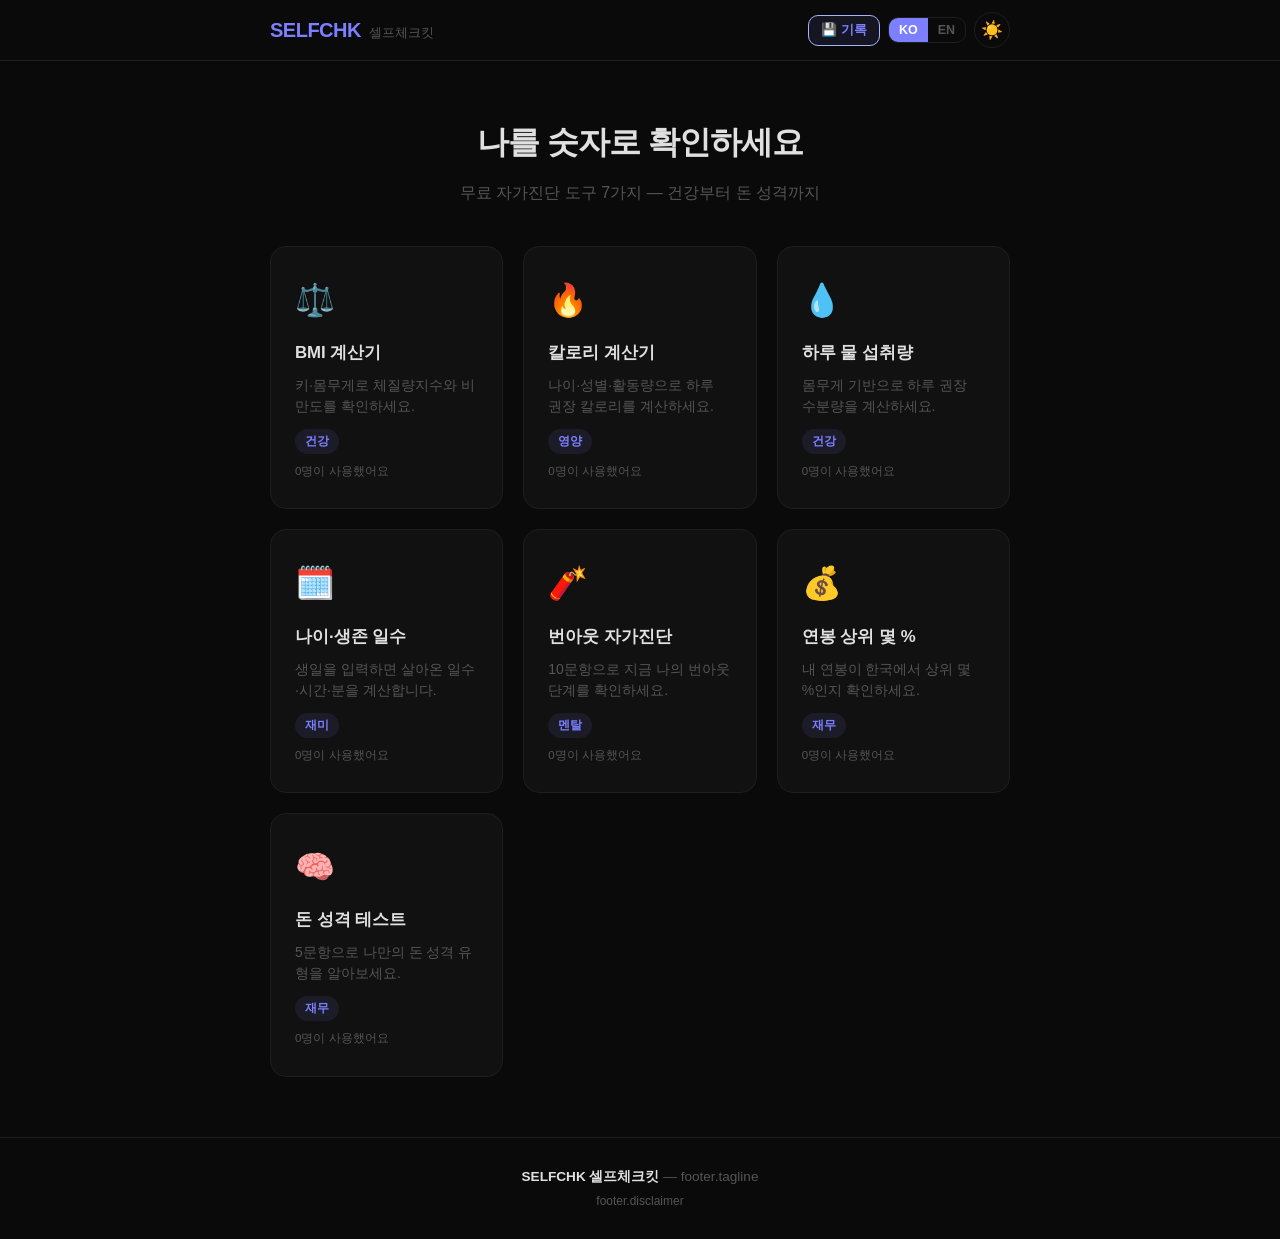
==== index.html @ 1488b057 "Remove image save feature and button Co-Authored-By: Claude Sonnet 4.6 <noreply@anthropic.com>" ====
<!doctype html>
<html lang="ko" data-theme="dark">
<head>
  <meta charset="UTF-8" />
  <meta name="viewport" content="width=device-width, initial-scale=1.0" />
  <title>셀프체크킷 (SELFCHK) — 무료 자가진단 도구 모음</title>
  <meta name="description" content="BMI, 칼로리, 물 섭취량, 나이·생존일수, 번아웃, 연봉 상위%, 돈 성격 — 무료로 나를 체크해보세요.">
  <link href="style.css" rel="stylesheet">
</head>
<body>

  <!-- ─── 헤더 ─── -->
  <header class="site-header">
    <div class="container">
      <div class="logo" onclick="showHome()">
        <span class="logo-main">SELFCHK</span>
        <span class="logo-sub">셀프체크킷</span>
      </div>
      <nav class="breadcrumb" id="breadcrumb" style="display:none;">
        <span onclick="showHome()" data-i18n="nav.home">홈</span>
        <span class="sep">›</span>
        <span id="breadcrumb-title"></span>
      </nav>
      <div class="header-actions">
        <button class="btn-history" onclick="showHistory()" title="기록 보기">
          <span data-i18n="nav.history">💾 기록</span>
        </button>
        <div class="lang-toggle">
          <button id="lang-ko" class="lang-btn active" onclick="setLang('ko')">KO</button>
          <button id="lang-en" class="lang-btn" onclick="setLang('en')">EN</button>
        </div>
        <button class="theme-toggle" id="theme-toggle" onclick="toggleTheme()" title="다크/라이트 모드">🌙</button>
      </div>
    </div>
  </header>

  <!-- ─── 토스트 알림 ─── -->
  <div id="toast" class="toast"></div>

  <!-- ─── 공유 결과 오버레이 ─── -->
  <div id="share-overlay" class="share-overlay" style="display:none;">
    <div class="share-overlay-box">
      <div class="share-overlay-close" onclick="closeShareOverlay()">✕</div>
      <p class="share-overlay-label" data-i18n="share.shared_result">공유된 결과</p>
      <div id="share-overlay-icon" class="share-result-icon"></div>
      <div id="share-overlay-value" class="share-result-value"></div>
      <div id="share-overlay-label" class="share-result-label"></div>
      <button class="btn-primary" style="margin-top:20px;" onclick="closeShareOverlay()" data-i18n="share.try_myself">나도 해보기</button>
    </div>
  </div>

  <!-- ─── 히스토리 페이지 ─── -->
  <section id="history-page" class="tool-section container" style="display:none;">
    <div class="tool-header">
      <div class="tool-icon-lg">📋</div>
      <h1 data-i18n="history.title">내 기록</h1>
      <p data-i18n="history.subtitle">저장된 결과를 날짜별로 확인하세요.</p>
    </div>
    <div id="history-toolbar" class="history-toolbar"></div>
    <div id="history-list"></div>
  </section>

  <!-- ─── 홈 ─── -->
  <main id="home" class="container">
    <div class="hero">
      <h1 data-i18n="home.headline">나를 숫자로 확인하세요</h1>
      <p data-i18n="home.subheadline">무료 자가진단 도구 7가지 — 건강부터 돈 성격까지</p>
    </div>
    <div class="tool-grid">

      <div class="tool-card" onclick="showTool('bmi')">
        <div class="tool-icon">⚖️</div>
        <h2 data-i18n="tool.bmi.name">BMI 계산기</h2>
        <p data-i18n="tool.bmi.desc">키·몸무게로 체질량지수와 비만도를 확인하세요.</p>
        <span class="tool-tag" data-i18n="tag.health">건강</span>
        <div class="tool-usage" id="usage-bmi"></div>
      </div>

      <div class="tool-card" onclick="showTool('calorie')">
        <div class="tool-icon">🔥</div>
        <h2 data-i18n="tool.calorie.name">칼로리 계산기</h2>
        <p data-i18n="tool.calorie.desc">나이·성별·활동량으로 하루 권장 칼로리를 계산하세요.</p>
        <span class="tool-tag" data-i18n="tag.nutrition">영양</span>
        <div class="tool-usage" id="usage-calorie"></div>
      </div>

      <div class="tool-card" onclick="showTool('water')">
        <div class="tool-icon">💧</div>
        <h2 data-i18n="tool.water.name">하루 물 섭취량</h2>
        <p data-i18n="tool.water.desc">몸무게 기반으로 하루 권장 수분량을 계산하세요.</p>
        <span class="tool-tag" data-i18n="tag.health">건강</span>
        <div class="tool-usage" id="usage-water"></div>
      </div>

      <div class="tool-card" onclick="showTool('age')">
        <div class="tool-icon">🗓️</div>
        <h2 data-i18n="tool.age.name">나이·생존 일수</h2>
        <p data-i18n="tool.age.desc">생일을 입력하면 살아온 일수·시간·분을 계산합니다.</p>
        <span class="tool-tag" data-i18n="tag.fun">재미</span>
        <div class="tool-usage" id="usage-age"></div>
      </div>

      <div class="tool-card" onclick="showTool('burnout')">
        <div class="tool-icon">🧨</div>
        <h2 data-i18n="tool.burnout.name">번아웃 자가진단</h2>
        <p data-i18n="tool.burnout.desc">10문항으로 지금 나의 번아웃 단계를 확인하세요.</p>
        <span class="tool-tag" data-i18n="tag.mental">멘탈</span>
        <div class="tool-usage" id="usage-burnout"></div>
      </div>

      <div class="tool-card" onclick="showTool('salary')">
        <div class="tool-icon">💰</div>
        <h2 data-i18n="tool.salary.name">연봉 상위 몇 %</h2>
        <p data-i18n="tool.salary.desc">내 연봉이 한국에서 상위 몇 %인지 확인하세요.</p>
        <span class="tool-tag" data-i18n="tag.finance">재무</span>
        <div class="tool-usage" id="usage-salary"></div>
      </div>

      <div class="tool-card" onclick="showTool('money')">
        <div class="tool-icon">🧠</div>
        <h2 data-i18n="tool.money.name">돈 성격 테스트</h2>
        <p data-i18n="tool.money.desc">5문항으로 나만의 돈 성격 유형을 알아보세요.</p>
        <span class="tool-tag" data-i18n="tag.finance">재무</span>
        <div class="tool-usage" id="usage-money"></div>
      </div>

    </div>
  </main>

  <!-- ─── 1. BMI 계산기 ─── -->
  <section id="tool-bmi" class="tool-section container" style="display:none;">
    <div class="tool-header">
      <div class="tool-icon-lg">⚖️</div>
      <h1 data-i18n="tool.bmi.name">BMI 계산기</h1>
      <p data-i18n="tool.bmi.header_desc">체질량지수(BMI)로 내 체중이 정상 범위인지 확인하세요.</p>
    </div>
    <div class="card">
      <div class="form-group">
        <label data-i18n="bmi.height_label">키 (cm)</label>
        <input type="number" id="bmi-height" data-i18n-placeholder="bmi.height_placeholder" placeholder="예: 170" min="100" max="250">
      </div>
      <div class="form-group">
        <label data-i18n="bmi.weight_label">몸무게 (kg)</label>
        <input type="number" id="bmi-weight" data-i18n-placeholder="bmi.weight_placeholder" placeholder="예: 65" min="20" max="300">
      </div>
      <button class="btn-primary" onclick="calcBMI()" data-i18n="common.calculate">계산하기</button>
    </div>
    <div class="result-card" id="bmi-result" style="display:none;">
      <div class="result-value" id="bmi-value"></div>
      <div class="result-label" id="bmi-label"></div>
      <div class="result-desc" id="bmi-desc"></div>
      <div class="bmi-scale">
        <div class="bmi-bar">
          <div class="bmi-segment s1"><span data-i18n="bmi.underweight">저체중</span><br><small>&lt;18.5</small></div>
          <div class="bmi-segment s2"><span data-i18n="bmi.normal">정상</span><br><small>18.5–22.9</small></div>
          <div class="bmi-segment s3"><span data-i18n="bmi.overweight">과체중</span><br><small>23–24.9</small></div>
          <div class="bmi-segment s4"><span data-i18n="bmi.obese">비만</span><br><small>≥25</small></div>
        </div>
        <div class="bmi-pointer-wrap"><div class="bmi-pointer" id="bmi-pointer"></div></div>
      </div>
    </div>
    <div id="bmi-actions" class="result-actions" style="display:none;"></div>
  </section>

  <!-- ─── 2. 칼로리 계산기 ─── -->
  <section id="tool-calorie" class="tool-section container" style="display:none;">
    <div class="tool-header">
      <div class="tool-icon-lg">🔥</div>
      <h1 data-i18n="tool.calorie.name">칼로리 계산기</h1>
      <p data-i18n="tool.calorie.header_desc">Mifflin-St Jeor 공식으로 하루 권장 칼로리를 계산합니다.</p>
    </div>
    <div class="card">
      <div class="form-group">
        <label data-i18n="calorie.gender_label">성별</label>
        <div class="radio-group">
          <label class="radio-label"><input type="radio" name="cal-gender" value="male" checked> <span data-i18n="common.male">남성</span></label>
          <label class="radio-label"><input type="radio" name="cal-gender" value="female"> <span data-i18n="common.female">여성</span></label>
        </div>
      </div>
      <div class="form-group">
        <label data-i18n="calorie.age_label">나이</label>
        <input type="number" id="cal-age" data-i18n-placeholder="calorie.age_placeholder" placeholder="예: 28" min="10" max="100">
      </div>
      <div class="form-group">
        <label data-i18n="bmi.height_label">키 (cm)</label>
        <input type="number" id="cal-height" data-i18n-placeholder="bmi.height_placeholder" placeholder="예: 170" min="100" max="250">
      </div>
      <div class="form-group">
        <label data-i18n="bmi.weight_label">몸무게 (kg)</label>
        <input type="number" id="cal-weight" data-i18n-placeholder="bmi.weight_placeholder" placeholder="예: 65" min="20" max="300">
      </div>
      <div class="form-group">
        <label data-i18n="calorie.activity_label">활동 수준</label>
        <select id="cal-activity">
          <option value="1.2" data-i18n="calorie.activity_sedentary">거의 안 움직임 (좌식 생활)</option>
          <option value="1.375" data-i18n="calorie.activity_light">가벼운 활동 (주 1–3회 운동)</option>
          <option value="1.55" selected data-i18n="calorie.activity_moderate">보통 활동 (주 3–5회 운동)</option>
          <option value="1.725" data-i18n="calorie.activity_active">활발한 활동 (주 6–7회 운동)</option>
          <option value="1.9" data-i18n="calorie.activity_very_active">매우 활발 (운동선수급)</option>
        </select>
      </div>
      <button class="btn-primary" onclick="calcCalorie()" data-i18n="common.calculate">계산하기</button>
    </div>
    <div class="result-card" id="calorie-result" style="display:none;">
      <div class="result-value" id="calorie-tdee"></div>
      <div class="result-label" data-i18n="calorie.tdee_label">하루 유지 칼로리 (TDEE)</div>
      <div class="calorie-goals">
        <div class="calorie-goal-item">
          <span class="goal-label" data-i18n="calorie.lose">체중 감량</span>
          <span class="goal-value" id="calorie-lose"></span>
        </div>
        <div class="calorie-goal-item highlight">
          <span class="goal-label" data-i18n="calorie.maintain">유지</span>
          <span class="goal-value" id="calorie-maintain"></span>
        </div>
        <div class="calorie-goal-item">
          <span class="goal-label" data-i18n="calorie.gain">체중 증가</span>
          <span class="goal-value" id="calorie-gain"></span>
        </div>
      </div>
      <p class="result-note"><span data-i18n="calorie.bmr_note">기초대사량(BMR):</span> <strong id="calorie-bmr"></strong> kcal</p>
    </div>
    <div id="calorie-actions" class="result-actions" style="display:none;"></div>
  </section>

  <!-- ─── 3. 물 섭취량 계산기 ─── -->
  <section id="tool-water" class="tool-section container" style="display:none;">
    <div class="tool-header">
      <div class="tool-icon-lg">💧</div>
      <h1 data-i18n="tool.water.header_name">하루 물 섭취량 계산기</h1>
      <p data-i18n="tool.water.header_desc">몸무게와 활동 수준에 맞는 하루 권장 수분량을 알려드립니다.</p>
    </div>
    <div class="card">
      <div class="form-group">
        <label data-i18n="bmi.weight_label">몸무게 (kg)</label>
        <input type="number" id="water-weight" data-i18n-placeholder="bmi.weight_placeholder" placeholder="예: 65" min="20" max="300">
      </div>
      <div class="form-group">
        <label data-i18n="calorie.activity_label">활동 수준</label>
        <select id="water-activity">
          <option value="30" data-i18n="water.activity_sedentary">좌식 / 운동 거의 안 함</option>
          <option value="35" selected data-i18n="water.activity_moderate">보통 활동</option>
          <option value="40" data-i18n="water.activity_active">활발한 운동 (주 5회 이상)</option>
        </select>
      </div>
      <div class="form-group">
        <label data-i18n="water.env_label">날씨·환경</label>
        <select id="water-env">
          <option value="0" data-i18n="water.env_normal">보통 (실내)</option>
          <option value="300" data-i18n="water.env_hot">더운 날씨 / 야외 활동</option>
          <option value="500" data-i18n="water.env_very_hot">매우 더운 날씨 / 강도 높은 운동</option>
        </select>
      </div>
      <button class="btn-primary" onclick="calcWater()" data-i18n="common.calculate">계산하기</button>
    </div>
    <div class="result-card" id="water-result" style="display:none;">
      <div class="result-value" id="water-value"></div>
      <div class="result-label" data-i18n="water.result_label">하루 권장 물 섭취량</div>
      <div class="water-cups" id="water-cups"></div>
      <div class="result-desc" id="water-desc"></div>
      <div class="water-tips">
        <h3 data-i18n="water.tips_title">💡 수분 섭취 꿀팁</h3>
        <ul>
          <li data-i18n="water.tip1">아침 기상 직후 물 한 잔(200ml)으로 하루를 시작하세요</li>
          <li data-i18n="water.tip2">식사 30분 전 물 한 잔이 소화를 돕습니다</li>
          <li data-i18n="water.tip3">커피·탄산음료는 수분으로 계산하지 마세요</li>
          <li data-i18n="water.tip4">소변 색이 연한 노란색이면 적절한 수분 상태입니다</li>
        </ul>
      </div>
    </div>
    <div id="water-actions" class="result-actions" style="display:none;"></div>
  </section>

  <!-- ─── 4. 나이·생존 일수 계산기 ─── -->
  <section id="tool-age" class="tool-section container" style="display:none;">
    <div class="tool-header">
      <div class="tool-icon-lg">🗓️</div>
      <h1 data-i18n="tool.age.header_name">나이·생존 일수 계산기</h1>
      <p data-i18n="tool.age.header_desc">태어난 날부터 지금까지 얼마나 살았는지 숫자로 확인해보세요.</p>
    </div>
    <div class="card">
      <div class="form-group">
        <label data-i18n="age.birth_label">생년월일</label>
        <input type="date" id="age-birth" max="">
      </div>
      <button class="btn-primary" onclick="calcAge()" data-i18n="common.calculate">계산하기</button>
    </div>
    <div class="result-card" id="age-result" style="display:none;">
      <div class="result-value" id="age-years"></div>
      <div class="result-label" id="age-label"></div>
      <div class="age-stats" id="age-stats"></div>
    </div>
    <div id="age-actions" class="result-actions" style="display:none;"></div>
  </section>

  <!-- ─── 5. 번아웃 자가진단 ─── -->
  <section id="tool-burnout" class="tool-section container" style="display:none;">
    <div class="tool-header">
      <div class="tool-icon-lg">🧨</div>
      <h1 data-i18n="tool.burnout.name">번아웃 자가진단</h1>
      <p data-i18n="tool.burnout.header_desc">최근 2주를 기준으로 솔직하게 답해주세요.</p>
    </div>
    <div id="burnout-quiz">
      <div class="quiz-progress">
        <div class="quiz-progress-bar" id="burnout-progress-bar"></div>
      </div>
      <p class="quiz-step" id="burnout-step-label"></p>
      <div class="card quiz-card">
        <p class="quiz-question" id="burnout-question"></p>
        <div class="quiz-options" id="burnout-options"></div>
      </div>
    </div>
    <div class="result-card" id="burnout-result" style="display:none;">
      <div class="burnout-icon" id="burnout-icon"></div>
      <div class="result-value" id="burnout-level"></div>
      <div class="result-desc" id="burnout-desc"></div>
      <div class="burnout-tips" id="burnout-tips"></div>
      <button class="btn-secondary" onclick="resetBurnout()" data-i18n="burnout.reset">다시 진단하기</button>
    </div>
    <div id="burnout-actions" class="result-actions" style="display:none;"></div>
  </section>

  <!-- ─── 6. 연봉 상위 % ─── -->
  <section id="tool-salary" class="tool-section container" style="display:none;">
    <div class="tool-header">
      <div class="tool-icon-lg">💰</div>
      <h1 data-i18n="tool.salary.name">연봉 상위 몇 %</h1>
      <p><span data-i18n="tool.salary.header_desc">내 연봉이 한국 근로소득자 중 상위 몇 %인지 확인하세요.</span><br><small data-i18n="tool.salary.header_note">국세청 근로소득 통계(2023년 기준) 데이터를 사용합니다.</small></p>
    </div>
    <div class="card">
      <div class="form-group">
        <label data-i18n="salary.input_label">연봉 (세전, 만 원)</label>
        <input type="number" id="salary-input" data-i18n-placeholder="salary.input_placeholder" placeholder="예: 4000" min="0">
      </div>
      <button class="btn-primary" onclick="calcSalary()" data-i18n="common.calculate">계산하기</button>
    </div>
    <div class="result-card" id="salary-result" style="display:none;">
      <div class="result-value" id="salary-top"></div>
      <div class="result-label" id="salary-label"></div>
      <div class="salary-bar-wrap">
        <div class="salary-bar">
          <div class="salary-fill" id="salary-fill"></div>
          <div class="salary-marker" id="salary-marker"></div>
        </div>
        <div class="salary-bar-labels">
          <span data-i18n="salary.bar_low">하위</span><span data-i18n="salary.bar_mid">중위</span><span data-i18n="salary.bar_high">상위</span>
        </div>
      </div>
      <div class="result-desc" id="salary-desc"></div>
      <p class="result-note" data-i18n="salary.note">전국 근로소득자 약 2,000만 명 기준 / 참고용 수치입니다.</p>
    </div>
    <div id="salary-actions" class="result-actions" style="display:none;"></div>
  </section>

  <!-- ─── 7. 돈 성격 테스트 ─── -->
  <section id="tool-money" class="tool-section container" style="display:none;">
    <div class="tool-header">
      <div class="tool-icon-lg">🧠</div>
      <h1 data-i18n="tool.money.header_name">나의 돈 성격 테스트</h1>
      <p data-i18n="tool.money.header_desc">5문항으로 나만의 돈을 대하는 성격 유형을 알아보세요.</p>
    </div>
    <div id="money-quiz">
      <div class="quiz-progress">
        <div class="quiz-progress-bar" id="money-progress-bar"></div>
      </div>
      <p class="quiz-step" id="money-step-label"></p>
      <div class="card quiz-card">
        <p class="quiz-question" id="money-question"></p>
        <div class="quiz-options" id="money-options"></div>
      </div>
    </div>
    <div class="result-card" id="money-result" style="display:none;">
      <div class="money-icon" id="money-icon"></div>
      <div class="result-value" id="money-type"></div>
      <div class="result-label" id="money-subtitle"></div>
      <div class="result-desc" id="money-desc"></div>
      <div class="money-tips" id="money-tips"></div>
      <button class="btn-secondary" onclick="resetMoney()" data-i18n="money.reset">다시 테스트하기</button>
    </div>
    <div id="money-actions" class="result-actions" style="display:none;"></div>
  </section>

  <!-- ─── 푸터 ─── -->
  <footer class="site-footer">
    <div class="container">
      <p><strong>SELFCHK 셀프체크킷</strong> — <span data-i18n="footer.tagline">무료 자가진단 도구 모음</span></p>
      <p class="footer-note" data-i18n="footer.disclaimer">본 사이트의 결과는 참고용이며 의학적·재무적 진단을 대체하지 않습니다.</p>
    </div>
  </footer>

  <!-- ─── CDN 스크립트 ─── -->
<script src="https://t1.kakaocdn.net/kakao_js_sdk/2.7.2/kakao.min.js"
    integrity="sha384-TiCUE00h649CAMonG018J2ujOgDKW/kVWlChEuu4jK2vxfAAD0eZxzCKakxg55G4"
    crossorigin="anonymous"></script>
  <script src="main.js"></script>
</body>
</html>
---- style.css ----
/* ─── 기본 설정 (라이트 모드) ─── */
:root {
  --primary: #6366f1;
  --primary-light: #818cf8;
  --primary-bg: #eef2ff;
  --text: #1e1e2e;
  --text-muted: #6b7280;
  --bg: #f8f9fc;
  --card-bg: #ffffff;
  --border: #e5e7eb;
  --header-bg: #ffffff;
  --footer-bg: #ffffff;
  --input-bg: #ffffff;
  --radius: 16px;
  --radius-sm: 10px;
  --shadow: 0 2px 16px rgba(0,0,0,0.07);
  --shadow-hover: 0 8px 32px rgba(99,102,241,0.15);
}

/* ─── 다크 모드 (KNTRL 기본) ─── */
[data-theme="dark"] {
  --primary: #7c7fff;
  --primary-light: #a5b4fc;
  --primary-bg: rgba(124,127,255,0.1);
  --text: #E0E0E0;
  --text-muted: #555555;
  --bg: #0A0A0A;
  --card-bg: #111111;
  --border: #1E1E1E;
  --header-bg: #0A0A0A;
  --footer-bg: #0A0A0A;
  --input-bg: #141414;
  --shadow: none;
  --shadow-hover: 0 0 0 1px var(--primary);
}

*, *::before, *::after { box-sizing: border-box; margin: 0; padding: 0; }
html { scroll-behavior: smooth; }

body {
  font-family: 'Apple SD Gothic Neo', 'Noto Sans KR', 'Malgun Gothic', sans-serif;
  background: var(--bg);
  color: var(--text);
  line-height: 1.6;
  min-height: 100vh;
  display: flex;
  flex-direction: column;
  transition: background 0.3s, color 0.3s;
}

/* ─── 레이아웃 ─── */
.container { max-width: 780px; margin: 0 auto; padding: 0 20px; width: 100%; }

/* ─── 헤더 ─── */
.site-header {
  background: var(--header-bg);
  border-bottom: 1px solid var(--border);
  position: sticky; top: 0; z-index: 100;
  transition: background 0.3s, border-color 0.3s;
}
.site-header .container {
  display: flex; align-items: center; gap: 16px; height: 60px;
}
.logo {
  display: flex; align-items: baseline; gap: 8px;
  cursor: pointer; user-select: none; flex-shrink: 0;
}
.logo-main { font-size: 1.25rem; font-weight: 800; color: var(--primary); letter-spacing: -0.5px; }
.logo-sub { font-size: 0.8rem; color: var(--text-muted); font-weight: 500; }
.breadcrumb {
  display: flex; align-items: center; gap: 6px;
  font-size: 0.875rem; color: var(--text-muted); flex: 1;
}
.breadcrumb span:first-child { cursor: pointer; color: var(--primary); }
.breadcrumb span:first-child:hover { text-decoration: underline; }
.sep { color: var(--border); }

/* ─── 헤더 액션 버튼들 ─── */
.header-actions {
  display: flex; align-items: center; gap: 8px; margin-left: auto; flex-shrink: 0;
}
.btn-history {
  padding: 6px 12px; background: var(--primary-bg); color: var(--primary);
  border: 1px solid var(--primary-light); border-radius: var(--radius-sm);
  font-size: 0.8rem; font-weight: 600; font-family: inherit; cursor: pointer;
  transition: background 0.2s, opacity 0.2s; white-space: nowrap;
}
.btn-history:hover { opacity: 0.8; }
.lang-toggle {
  display: flex; border: 1px solid var(--border); border-radius: var(--radius-sm); overflow: hidden;
}
.lang-btn {
  padding: 5px 10px; background: transparent; color: var(--text-muted);
  border: none; font-size: 0.78rem; font-weight: 700; font-family: inherit;
  cursor: pointer; transition: background 0.2s, color 0.2s;
}
.lang-btn.active { background: var(--primary); color: #fff; }
.lang-btn:not(.active):hover { background: var(--primary-bg); color: var(--primary); }
.theme-toggle {
  width: 36px; height: 36px; border-radius: 50%; border: 1px solid var(--border);
  background: transparent; font-size: 1.1rem; cursor: pointer;
  display: flex; align-items: center; justify-content: center;
  transition: background 0.2s, border-color 0.2s;
}
.theme-toggle:hover { background: var(--primary-bg); border-color: var(--primary-light); }

/* ─── 토스트 ─── */
.toast {
  position: fixed; bottom: 28px; left: 50%; transform: translateX(-50%) translateY(80px);
  background: #1e1e2e; color: #fff; padding: 12px 24px; border-radius: 999px;
  font-size: 0.875rem; font-weight: 600; z-index: 9999;
  opacity: 0; transition: opacity 0.3s, transform 0.3s; pointer-events: none;
  white-space: nowrap; box-shadow: 0 4px 20px rgba(0,0,0,0.2);
}
[data-theme="dark"] .toast { background: #F2F2F2; color: #0A0A0A; }
.toast.show { opacity: 1; transform: translateX(-50%) translateY(0); }

/* ─── 공유 오버레이 ─── */
.share-overlay {
  position: fixed; inset: 0; background: rgba(0,0,0,0.6);
  z-index: 500; display: flex; align-items: center; justify-content: center;
  animation: fadeIn 0.2s ease;
}
@keyframes fadeIn { from { opacity: 0; } to { opacity: 1; } }
.share-overlay-box {
  background: var(--card-bg); border-radius: var(--radius); padding: 40px 32px;
  max-width: 380px; width: 90%; text-align: center; position: relative;
  box-shadow: 0 20px 60px rgba(0,0,0,0.3); animation: fadeUp 0.3s ease;
}
.share-overlay-close {
  position: absolute; top: 16px; right: 20px; font-size: 1.2rem;
  cursor: pointer; color: var(--text-muted); line-height: 1;
}
.share-overlay-close:hover { color: var(--text); }
.share-overlay-label {
  font-size: 0.78rem; font-weight: 700; color: var(--primary); text-transform: uppercase;
  letter-spacing: 1px; margin-bottom: 16px;
}
.share-result-icon { font-size: 3rem; margin-bottom: 12px; }
.share-result-value { font-size: 2.8rem; font-weight: 900; color: var(--primary); margin-bottom: 6px; letter-spacing: -1px; }
[data-theme="dark"] .share-result-value { color: #FFFFFF; }
.share-result-label { font-size: 0.9rem; color: var(--text-muted); }
[data-theme="dark"] .share-overlay-box { border: 1px solid rgba(255,255,255,0.1); }

/* ─── 히스토리 페이지 ─── */
.history-toolbar {
  display: flex; justify-content: space-between; align-items: center;
  margin-bottom: 16px; min-height: 36px;
}
.history-select-info {
  font-size: 0.85rem; font-weight: 600; color: var(--primary);
}
.history-date-group { margin-bottom: 28px; }
.history-date-label {
  font-size: 0.8rem; font-weight: 700; color: var(--text-muted); text-transform: uppercase;
  letter-spacing: 0.5px; margin-bottom: 12px; padding-bottom: 8px;
  border-bottom: 1px solid var(--border);
}
.history-item {
  background: var(--card-bg); border: 1px solid var(--border); border-radius: var(--radius-sm);
  padding: 16px 20px; margin-bottom: 10px; display: flex; align-items: center; gap: 16px;
  transition: border-color 0.2s, background 0.15s;
}
.history-item:hover { border-color: var(--primary-light); }
.history-item.selectable { cursor: pointer; user-select: none; }
.history-item.selectable:hover { border-color: var(--primary); }
.history-item.selected { border-color: var(--primary); background: var(--primary-bg); }
.history-checkbox {
  width: 20px; height: 20px; border: 2px solid var(--border); border-radius: 4px;
  flex-shrink: 0; display: flex; align-items: center; justify-content: center;
  transition: background 0.15s, border-color 0.15s;
}
.history-checkbox.checked {
  background: var(--primary); border-color: var(--primary);
}
.history-checkbox.checked::after { content: '✓'; color: #fff; font-size: 0.75rem; font-weight: 700; }
.history-item-icon { font-size: 1.8rem; flex-shrink: 0; }
.history-item-body { flex: 1; min-width: 0; }
.history-item-value { font-size: 1.1rem; font-weight: 800; color: var(--primary); }
.history-item-label { font-size: 0.82rem; color: var(--text-muted); margin-top: 2px; }
.history-item-time { font-size: 0.75rem; color: var(--text-muted); flex-shrink: 0; }
.history-empty {
  text-align: center; padding: 60px 20px; color: var(--text-muted); font-size: 0.9rem;
}
.history-empty .history-empty-icon { font-size: 3rem; margin-bottom: 12px; }
.btn-danger { color: #ef4444; border-color: #ef4444; }
.btn-danger:hover { background: rgba(239,68,68,0.08); }
.btn-secondary:disabled { opacity: 0.35; cursor: not-allowed; }

/* ─── 결과 액션 버튼들 ─── */
.result-actions {
  display: flex; flex-wrap: wrap; gap: 10px; margin-top: 24px; justify-content: center;
}
.action-btn {
  padding: 11px 20px; border-radius: var(--radius-sm); font-size: 0.85rem; font-weight: 600;
  font-family: inherit; cursor: pointer; border: 1.5px solid var(--border);
  background: var(--card-bg); color: var(--text); transition: all 0.2s;
  display: flex; align-items: center; gap: 6px;
}
.action-btn:hover { border-color: var(--primary); color: var(--primary); background: var(--primary-bg); }
[data-theme="dark"] .action-btn {
  background: #1A1A1A; border-color: #2A2A2A; color: #E0E0E0;
}
[data-theme="dark"] .action-btn:hover {
  background: var(--primary); border-color: var(--primary); color: #FFFFFF;
}

/* ─── 히어로 ─── */
.hero { text-align: center; padding: 56px 0 40px; }
.hero h1 { font-size: 2rem; font-weight: 800; letter-spacing: -1px; margin-bottom: 12px; }
.hero p { font-size: 1rem; color: var(--text-muted); }

/* ─── 툴 그리드 ─── */
.tool-grid {
  display: grid;
  grid-template-columns: repeat(auto-fill, minmax(220px, 1fr));
  gap: 20px;
  padding-bottom: 60px;
}
.tool-card {
  background: var(--card-bg);
  border: 1px solid var(--border);
  border-radius: var(--radius);
  padding: 28px 24px;
  cursor: pointer;
  transition: transform 0.2s, box-shadow 0.2s, border-color 0.2s;
  position: relative; overflow: hidden;
}
.tool-card::before {
  content: ''; position: absolute; top: 0; left: 0; right: 0; height: 3px;
  background: linear-gradient(90deg, var(--primary), var(--primary-light));
  opacity: 0; transition: opacity 0.2s;
}
.tool-card:hover { transform: translateY(-3px); box-shadow: var(--shadow-hover); border-color: var(--primary); }
[data-theme="dark"] .tool-card:hover { border-color: #3A3A3A; box-shadow: none; }
.tool-card:hover::before { opacity: 1; }
.tool-icon { font-size: 2rem; margin-bottom: 14px; }
.tool-card h2 { font-size: 1.05rem; font-weight: 700; margin-bottom: 8px; }
.tool-card p { font-size: 0.875rem; color: var(--text-muted); line-height: 1.5; margin-bottom: 10px; }
.tool-tag {
  display: inline-block; background: var(--primary-bg); color: var(--primary);
  font-size: 0.75rem; font-weight: 600; padding: 3px 10px; border-radius: 999px;
}
.tool-usage {
  font-size: 0.72rem; color: var(--text-muted); margin-top: 8px; font-weight: 500;
}

/* ─── 툴 섹션 ─── */
.tool-section { padding: 56px 0 100px; flex: 1; }
.tool-header { text-align: center; margin-bottom: 40px; }
.tool-icon-lg { font-size: 3rem; margin-bottom: 12px; }
.tool-header h1 { font-size: 1.75rem; font-weight: 800; letter-spacing: -0.5px; margin-bottom: 8px; }
[data-theme="dark"] .tool-header h1 { color: #FFFFFF; }
.tool-header p { font-size: 0.9rem; color: var(--text-muted); }
.tool-header small { font-size: 0.78rem; }

/* ─── 카드 & 폼 ─── */
.card {
  background: var(--card-bg); border: 1px solid var(--border);
  border-radius: var(--radius); padding: 32px; box-shadow: var(--shadow); margin-bottom: 24px;
  transition: background 0.3s, border-color 0.3s;
}
.form-group { margin-bottom: 20px; }
.form-group label { display: block; font-size: 0.875rem; font-weight: 600; margin-bottom: 8px; }
.form-group input,
.form-group select {
  width: 100%; padding: 12px 16px;
  border: 1.5px solid var(--border); border-radius: var(--radius-sm);
  font-size: 1rem; font-family: inherit; color: var(--text);
  background: var(--input-bg); transition: border-color 0.2s, background 0.3s, color 0.3s;
  -webkit-appearance: none;
}
.form-group input:focus, .form-group select:focus { outline: none; border-color: var(--primary); }
.radio-group { display: flex; gap: 20px; }
.radio-label { display: flex; align-items: center; gap: 8px; font-size: 0.95rem; cursor: pointer; }
.radio-label input[type="radio"] { accent-color: var(--primary); width: 18px; height: 18px; }

/* ─── 버튼 ─── */
.btn-primary {
  width: 100%; padding: 14px; background: var(--primary); color: #fff;
  border: none; border-radius: var(--radius-sm); font-size: 1rem; font-weight: 700;
  font-family: inherit; cursor: pointer; transition: background 0.2s, transform 0.1s; margin-top: 4px;
}
.btn-primary:hover { background: #4f52d9; }
[data-theme="dark"] .btn-primary:hover { background: #6366f1; }
.btn-primary:active { transform: scale(0.98); }
.btn-secondary {
  padding: 11px 28px; background: transparent; color: var(--primary);
  border: 1.5px solid var(--primary); border-radius: var(--radius-sm);
  font-size: 0.9rem; font-weight: 600; font-family: inherit; cursor: pointer;
  margin-top: 20px; transition: background 0.2s;
}
.btn-secondary:hover { background: var(--primary-bg); }

/* ─── 결과 카드 ─── */
.result-card {
  background: var(--card-bg); border: 1px solid var(--border);
  border-radius: var(--radius); padding: 48px 40px; box-shadow: var(--shadow);
  text-align: center; animation: fadeUp 0.4s ease;
  transition: background 0.3s, border-color 0.3s;
}
[data-theme="dark"] .result-card { border: 1px solid rgba(255,255,255,0.1); }
@keyframes fadeUp {
  from { opacity: 0; transform: translateY(16px); }
  to   { opacity: 1; transform: translateY(0); }
}
.result-value { font-size: 5.5rem; font-weight: 900; color: var(--primary); letter-spacing: -3px; margin-bottom: 8px; line-height: 1; }
[data-theme="dark"] .result-value { color: #FFFFFF; }
.result-label { font-size: 0.85rem; font-weight: 700; color: var(--text-muted); margin-bottom: 16px; text-transform: uppercase; letter-spacing: 0.5px; }
.result-desc { font-size: 0.9rem; color: var(--text-muted); line-height: 1.6; }
.result-note { font-size: 0.82rem; color: var(--text-muted); margin-top: 16px; }
.result-disclaimer {
  font-size: 0.72rem; color: var(--text-muted); text-align: center;
  padding-top: 12px; border-top: 1px solid var(--border); margin-top: 8px;
  flex: 0 0 100%;
}

/* ─── BMI ─── */
.bmi-scale { margin-top: 28px; }
.bmi-bar {
  display: grid; grid-template-columns: 1fr 1fr 1fr 1fr;
  border-radius: 8px; overflow: hidden; font-size: 0.72rem; font-weight: 600; text-align: center;
}
.bmi-segment { padding: 8px 4px; color: #fff; line-height: 1.3; }
.bmi-segment small { opacity: 0.85; font-weight: 400; }
.s1 { background: #60a5fa; } .s2 { background: #4ade80; }
.s3 { background: #facc15; color: #7a5800; } .s4 { background: #f87171; }
.bmi-pointer-wrap { position: relative; height: 16px; margin-top: 4px; }
.bmi-pointer {
  position: absolute; top: 0; transform: translateX(-50%);
  width: 0; height: 0; border-left: 7px solid transparent;
  border-right: 7px solid transparent; border-bottom: 14px solid var(--text);
  transition: left 0.6s cubic-bezier(.34,1.56,.64,1);
}

/* ─── 칼로리 ─── */
.calorie-goals { display: grid; grid-template-columns: 1fr 1fr 1fr; gap: 12px; margin: 20px 0 4px; }
.calorie-goal-item {
  background: var(--bg); border-radius: var(--radius-sm); padding: 14px 8px;
  display: flex; flex-direction: column; gap: 6px;
  transition: background 0.3s;
}
.calorie-goal-item.highlight { background: var(--primary-bg); border: 1.5px solid var(--primary-light); }
.goal-label { font-size: 0.78rem; color: var(--text-muted); font-weight: 600; }
.goal-value { font-size: 1.1rem; font-weight: 800; color: var(--text); }
.calorie-goal-item.highlight .goal-value { color: var(--primary); }

/* ─── 물 섭취량 ─── */
.water-cups { font-size: 1.6rem; margin: 12px 0 8px; letter-spacing: 2px; }
.water-tips {
  background: var(--bg); border-radius: var(--radius-sm); padding: 18px 20px;
  margin-top: 20px; text-align: left; transition: background 0.3s;
}
.water-tips h3 { font-size: 0.875rem; font-weight: 700; margin-bottom: 10px; }
.water-tips ul { list-style: none; display: flex; flex-direction: column; gap: 6px; }
.water-tips li { font-size: 0.85rem; color: var(--text-muted); padding-left: 16px; position: relative; line-height: 1.5; }
.water-tips li::before { content: '·'; position: absolute; left: 4px; color: var(--primary); font-weight: 700; }

/* ─── 나이·생존일수 ─── */
.age-stats { display: grid; grid-template-columns: 1fr 1fr; gap: 12px; margin-top: 24px; text-align: center; }
.age-stat-item {
  background: var(--bg); border-radius: var(--radius-sm); padding: 16px 12px;
  transition: background 0.3s;
}
.age-stat-value { font-size: 1.4rem; font-weight: 800; color: var(--primary); }
.age-stat-label { font-size: 0.78rem; color: var(--text-muted); margin-top: 4px; }

/* ─── 퀴즈 공통 ─── */
.quiz-progress { height: 5px; background: var(--border); border-radius: 999px; margin-bottom: 14px; overflow: hidden; }
.quiz-progress-bar {
  height: 100%; background: linear-gradient(90deg, var(--primary), var(--primary-light));
  border-radius: 999px; transition: width 0.4s ease; width: 0%;
}
.quiz-step { font-size: 0.8rem; color: var(--text-muted); margin-bottom: 12px; font-weight: 500; }
.quiz-card { padding: 28px; }
.quiz-question { font-size: 1rem; font-weight: 700; margin-bottom: 20px; line-height: 1.5; }
.quiz-options { display: flex; flex-direction: column; gap: 10px; }
.quiz-option {
  width: 100%; padding: 13px 18px; background: var(--input-bg);
  border: 1.5px solid var(--border); border-radius: var(--radius-sm);
  font-size: 0.9rem; font-family: inherit; color: var(--text);
  cursor: pointer; text-align: left; transition: border-color 0.15s, background 0.15s;
}
.quiz-option:hover { border-color: var(--primary); background: var(--primary-bg); }
.quiz-option.selected {
  border-color: var(--primary); background: var(--primary-bg);
  color: var(--primary); font-weight: 700; pointer-events: none;
}
.quiz-option.selected::after { content: ' ✓'; }

/* ─── 번아웃 결과 ─── */
.burnout-icon { font-size: 3.5rem; margin-bottom: 8px; }
.burnout-tips {
  background: var(--bg); border-radius: var(--radius-sm); padding: 18px 20px;
  margin-top: 20px; text-align: left; transition: background 0.3s;
}
.burnout-tips h3 { font-size: 0.875rem; font-weight: 700; margin-bottom: 10px; }
.burnout-tips ul { list-style: none; display: flex; flex-direction: column; gap: 6px; }
.burnout-tips li { font-size: 0.85rem; color: var(--text-muted); padding-left: 16px; position: relative; line-height: 1.5; }
.burnout-tips li::before { content: '·'; position: absolute; left: 4px; color: var(--primary); font-weight: 700; }

/* ─── 연봉 ─── */
.salary-bar-wrap { margin: 24px 0 16px; }
.salary-bar {
  position: relative; height: 20px;
  background: linear-gradient(90deg, #60a5fa, #4ade80, #facc15, #f87171);
  border-radius: 999px; overflow: visible;
}
.salary-fill { position: absolute; top: 0; left: 0; height: 100%; background: rgba(0,0,0,0.15); border-radius: 999px; }
.salary-marker {
  position: absolute; top: -6px; width: 3px; height: 32px;
  background: var(--text); border-radius: 2px; transform: translateX(-50%);
  transition: left 0.6s cubic-bezier(.34,1.56,.64,1);
}
.salary-bar-labels { display: flex; justify-content: space-between; font-size: 0.75rem; color: var(--text-muted); margin-top: 6px; }

/* ─── 돈 성격 결과 ─── */
.money-icon { font-size: 3.5rem; margin-bottom: 8px; }
.money-tips {
  background: var(--bg); border-radius: var(--radius-sm); padding: 18px 20px;
  margin-top: 20px; text-align: left; transition: background 0.3s;
}
.money-tips h3 { font-size: 0.875rem; font-weight: 700; margin-bottom: 10px; }
.money-tips ul { list-style: none; display: flex; flex-direction: column; gap: 6px; }
.money-tips li { font-size: 0.85rem; color: var(--text-muted); padding-left: 16px; position: relative; line-height: 1.5; }
.money-tips li::before { content: '·'; position: absolute; left: 4px; color: var(--primary); font-weight: 700; }

/* ─── 푸터 ─── */
.site-footer {
  background: var(--footer-bg); border-top: 1px solid var(--border);
  padding: 28px 0; margin-top: auto; transition: background 0.3s, border-color 0.3s;
}
.site-footer p { text-align: center; font-size: 0.85rem; color: var(--text-muted); }
.site-footer strong { color: var(--text); }
.footer-note { font-size: 0.75rem !important; margin-top: 4px; }

/* ─── 반응형 ─── */
@media (max-width: 600px) {
  .hero h1 { font-size: 1.5rem; }
  .tool-grid { grid-template-columns: 1fr; }
  .card, .result-card { padding: 24px 20px; }
  .calorie-goals { grid-template-columns: 1fr; }
  .age-stats { grid-template-columns: 1fr 1fr; }
  .result-value { font-size: 3.8rem; }
  .bmi-bar { font-size: 0.65rem; }
  .header-actions { gap: 6px; }
  .btn-history span { display: none; }
  .btn-history::before { content: '💾'; }
  .result-actions { gap: 8px; }
  .action-btn { padding: 9px 14px; font-size: 0.8rem; }
}
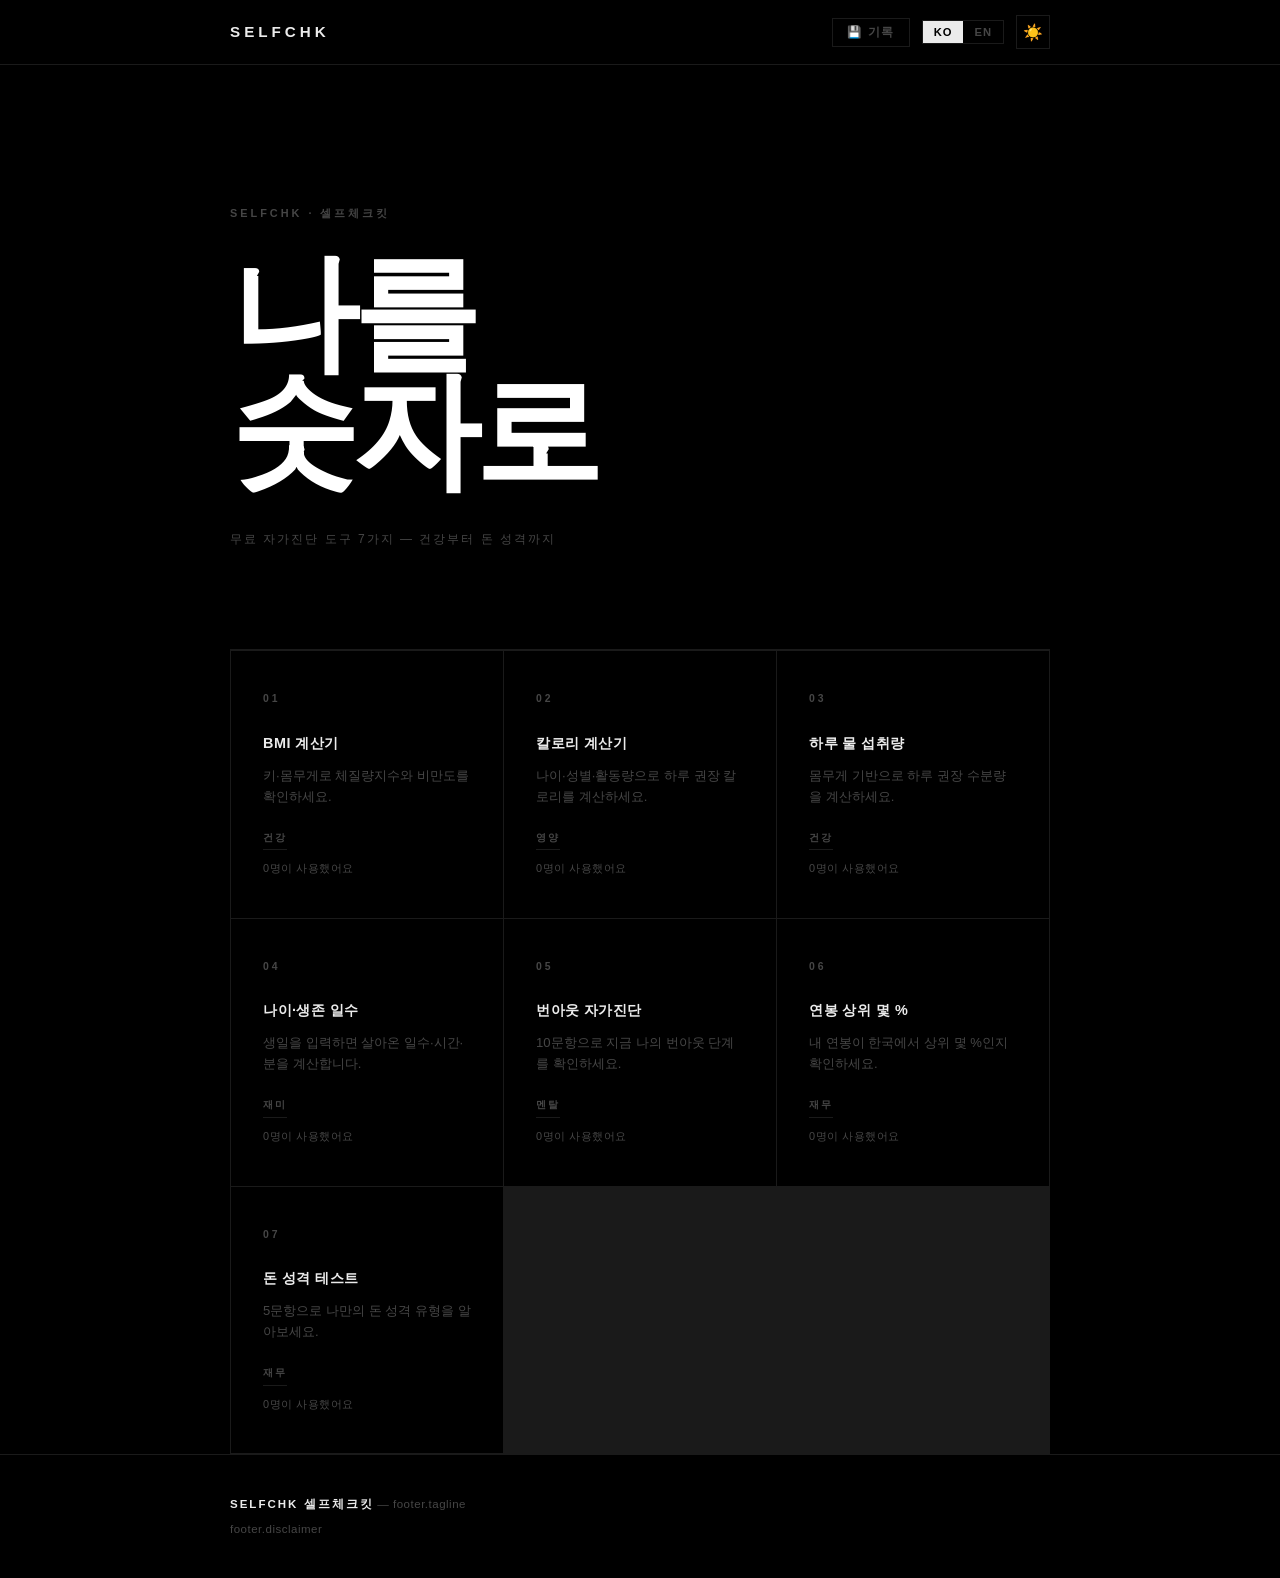
==== commit e1949929: "Redesign landing page with lightweight.info-inspired intro animation and scroll reveal - Add circle/" ====
--- a/index.html
+++ b/index.html
@@ -8,6 +8,11 @@
   <link href="style.css" rel="stylesheet">
 </head>
 <body>
+
+  <!-- ─── 인트로 오버레이 ─── -->
+  <div id="intro-overlay" class="intro-overlay">
+    <div class="intro-circle"></div>
+  </div>
 
   <!-- ─── 헤더 ─── -->
   <header class="site-header">
@@ -62,62 +67,63 @@
 
   <!-- ─── 홈 ─── -->
   <main id="home" class="container">
-    <div class="hero">
-      <h1 data-i18n="home.headline">나를 숫자로 확인하세요</h1>
-      <p data-i18n="home.subheadline">무료 자가진단 도구 7가지 — 건강부터 돈 성격까지</p>
+    <div class="hero" data-reveal>
+      <p class="hero-eyebrow">SELFCHK · 셀프체크킷</p>
+      <h1 data-i18n="home.headline">나를 숫자로</h1>
+      <p class="hero-sub" data-i18n="home.subheadline">무료 자가진단 도구 7가지 — 건강부터 돈 성격까지</p>
     </div>
     <div class="tool-grid">
 
-      <div class="tool-card" onclick="showTool('bmi')">
-        <div class="tool-icon">⚖️</div>
+      <div class="tool-card" onclick="showTool('bmi')" data-reveal>
+        <div class="tool-number">01</div>
         <h2 data-i18n="tool.bmi.name">BMI 계산기</h2>
         <p data-i18n="tool.bmi.desc">키·몸무게로 체질량지수와 비만도를 확인하세요.</p>
         <span class="tool-tag" data-i18n="tag.health">건강</span>
         <div class="tool-usage" id="usage-bmi"></div>
       </div>
 
-      <div class="tool-card" onclick="showTool('calorie')">
-        <div class="tool-icon">🔥</div>
+      <div class="tool-card" onclick="showTool('calorie')" data-reveal>
+        <div class="tool-number">02</div>
         <h2 data-i18n="tool.calorie.name">칼로리 계산기</h2>
         <p data-i18n="tool.calorie.desc">나이·성별·활동량으로 하루 권장 칼로리를 계산하세요.</p>
         <span class="tool-tag" data-i18n="tag.nutrition">영양</span>
         <div class="tool-usage" id="usage-calorie"></div>
       </div>
 
-      <div class="tool-card" onclick="showTool('water')">
-        <div class="tool-icon">💧</div>
+      <div class="tool-card" onclick="showTool('water')" data-reveal>
+        <div class="tool-number">03</div>
         <h2 data-i18n="tool.water.name">하루 물 섭취량</h2>
         <p data-i18n="tool.water.desc">몸무게 기반으로 하루 권장 수분량을 계산하세요.</p>
         <span class="tool-tag" data-i18n="tag.health">건강</span>
         <div class="tool-usage" id="usage-water"></div>
       </div>
 
-      <div class="tool-card" onclick="showTool('age')">
-        <div class="tool-icon">🗓️</div>
+      <div class="tool-card" onclick="showTool('age')" data-reveal>
+        <div class="tool-number">04</div>
         <h2 data-i18n="tool.age.name">나이·생존 일수</h2>
         <p data-i18n="tool.age.desc">생일을 입력하면 살아온 일수·시간·분을 계산합니다.</p>
         <span class="tool-tag" data-i18n="tag.fun">재미</span>
         <div class="tool-usage" id="usage-age"></div>
       </div>
 
-      <div class="tool-card" onclick="showTool('burnout')">
-        <div class="tool-icon">🧨</div>
+      <div class="tool-card" onclick="showTool('burnout')" data-reveal>
+        <div class="tool-number">05</div>
         <h2 data-i18n="tool.burnout.name">번아웃 자가진단</h2>
         <p data-i18n="tool.burnout.desc">10문항으로 지금 나의 번아웃 단계를 확인하세요.</p>
         <span class="tool-tag" data-i18n="tag.mental">멘탈</span>
         <div class="tool-usage" id="usage-burnout"></div>
       </div>
 
-      <div class="tool-card" onclick="showTool('salary')">
-        <div class="tool-icon">💰</div>
+      <div class="tool-card" onclick="showTool('salary')" data-reveal>
+        <div class="tool-number">06</div>
         <h2 data-i18n="tool.salary.name">연봉 상위 몇 %</h2>
         <p data-i18n="tool.salary.desc">내 연봉이 한국에서 상위 몇 %인지 확인하세요.</p>
         <span class="tool-tag" data-i18n="tag.finance">재무</span>
         <div class="tool-usage" id="usage-salary"></div>
       </div>
 
-      <div class="tool-card" onclick="showTool('money')">
-        <div class="tool-icon">🧠</div>
+      <div class="tool-card" onclick="showTool('money')" data-reveal>
+        <div class="tool-number">07</div>
         <h2 data-i18n="tool.money.name">돈 성격 테스트</h2>
         <p data-i18n="tool.money.desc">5문항으로 나만의 돈 성격 유형을 알아보세요.</p>
         <span class="tool-tag" data-i18n="tag.finance">재무</span>
--- a/style.css
+++ b/style.css
@@ -1,37 +1,39 @@
-/* ─── 기본 설정 (라이트 모드) ─── */
+/* ─── LIGHTWEIGHT INSPIRED — 기본 설정 (라이트 모드) ─── */
 :root {
-  --primary: #6366f1;
-  --primary-light: #818cf8;
-  --primary-bg: #eef2ff;
-  --text: #1e1e2e;
-  --text-muted: #6b7280;
-  --bg: #f8f9fc;
-  --card-bg: #ffffff;
-  --border: #e5e7eb;
-  --header-bg: #ffffff;
-  --footer-bg: #ffffff;
-  --input-bg: #ffffff;
-  --radius: 16px;
-  --radius-sm: 10px;
-  --shadow: 0 2px 16px rgba(0,0,0,0.07);
-  --shadow-hover: 0 8px 32px rgba(99,102,241,0.15);
-}
-
-/* ─── 다크 모드 (KNTRL 기본) ─── */
+  --primary: #5654d4;
+  --primary-light: #7c7aff;
+  --primary-bg: rgba(86,84,212,0.05);
+  --text: #0D0D0D;
+  --text-muted: #999999;
+  --bg: #F7F7F7;
+  --card-bg: #FFFFFF;
+  --border: #E0E0E0;
+  --header-bg: #F7F7F7;
+  --footer-bg: #F7F7F7;
+  --input-bg: transparent;
+  --radius: 0px;
+  --radius-sm: 0px;
+  --shadow: none;
+  --shadow-hover: none;
+}
+
+/* ─── 다크 모드 ─── */
 [data-theme="dark"] {
   --primary: #7c7fff;
   --primary-light: #a5b4fc;
-  --primary-bg: rgba(124,127,255,0.1);
-  --text: #E0E0E0;
-  --text-muted: #555555;
-  --bg: #0A0A0A;
-  --card-bg: #111111;
-  --border: #1E1E1E;
-  --header-bg: #0A0A0A;
-  --footer-bg: #0A0A0A;
-  --input-bg: #141414;
+  --primary-bg: rgba(124,127,255,0.06);
+  --text: #EBEBEB;
+  --text-muted: #464646;
+  --bg: #000000;
+  --card-bg: #0A0A0A;
+  --border: #1A1A1A;
+  --header-bg: #000000;
+  --footer-bg: #000000;
+  --input-bg: transparent;
   --shadow: none;
-  --shadow-hover: 0 0 0 1px var(--primary);
+  --shadow-hover: none;
+  --radius: 0px;
+  --radius-sm: 0px;
 }
 
 *, *::before, *::after { box-sizing: border-box; margin: 0; padding: 0; }
@@ -49,7 +51,7 @@
 }
 
 /* ─── 레이아웃 ─── */
-.container { max-width: 780px; margin: 0 auto; padding: 0 20px; width: 100%; }
+.container { max-width: 900px; margin: 0 auto; padding: 0 40px; width: 100%; }
 
 /* ─── 헤더 ─── */
 .site-header {
@@ -59,393 +61,500 @@
   transition: background 0.3s, border-color 0.3s;
 }
 .site-header .container {
-  display: flex; align-items: center; gap: 16px; height: 60px;
+  display: flex; align-items: center; gap: 20px; height: 64px;
 }
 .logo {
-  display: flex; align-items: baseline; gap: 8px;
+  display: flex; align-items: baseline; gap: 10px;
   cursor: pointer; user-select: none; flex-shrink: 0;
 }
-.logo-main { font-size: 1.25rem; font-weight: 800; color: var(--primary); letter-spacing: -0.5px; }
-.logo-sub { font-size: 0.8rem; color: var(--text-muted); font-weight: 500; }
+.logo-main {
+  font-size: 0.95rem; font-weight: 900; color: var(--text);
+  letter-spacing: 4px; text-transform: uppercase;
+}
+.logo-sub { display: none; }
 .breadcrumb {
-  display: flex; align-items: center; gap: 6px;
-  font-size: 0.875rem; color: var(--text-muted); flex: 1;
-}
-.breadcrumb span:first-child { cursor: pointer; color: var(--primary); }
-.breadcrumb span:first-child:hover { text-decoration: underline; }
+  display: flex; align-items: center; gap: 8px;
+  font-size: 0.75rem; color: var(--text-muted); flex: 1;
+  letter-spacing: 1px; text-transform: uppercase;
+}
+.breadcrumb span:first-child { cursor: pointer; color: var(--text-muted); }
+.breadcrumb span:first-child:hover { color: var(--text); }
 .sep { color: var(--border); }
 
 /* ─── 헤더 액션 버튼들 ─── */
 .header-actions {
-  display: flex; align-items: center; gap: 8px; margin-left: auto; flex-shrink: 0;
+  display: flex; align-items: center; gap: 12px; margin-left: auto; flex-shrink: 0;
 }
 .btn-history {
-  padding: 6px 12px; background: var(--primary-bg); color: var(--primary);
-  border: 1px solid var(--primary-light); border-radius: var(--radius-sm);
-  font-size: 0.8rem; font-weight: 600; font-family: inherit; cursor: pointer;
-  transition: background 0.2s, opacity 0.2s; white-space: nowrap;
-}
-.btn-history:hover { opacity: 0.8; }
+  padding: 6px 14px; background: transparent; color: var(--text-muted);
+  border: 1px solid var(--border); border-radius: 0;
+  font-size: 0.72rem; font-weight: 600; font-family: inherit; cursor: pointer;
+  letter-spacing: 1.5px; text-transform: uppercase;
+  transition: color 0.2s, border-color 0.2s; white-space: nowrap;
+}
+.btn-history:hover { color: var(--text); border-color: var(--text); }
 .lang-toggle {
-  display: flex; border: 1px solid var(--border); border-radius: var(--radius-sm); overflow: hidden;
+  display: flex; border: 1px solid var(--border); overflow: hidden;
 }
 .lang-btn {
-  padding: 5px 10px; background: transparent; color: var(--text-muted);
-  border: none; font-size: 0.78rem; font-weight: 700; font-family: inherit;
+  padding: 5px 11px; background: transparent; color: var(--text-muted);
+  border: none; font-size: 0.7rem; font-weight: 700; font-family: inherit;
   cursor: pointer; transition: background 0.2s, color 0.2s;
-}
-.lang-btn.active { background: var(--primary); color: #fff; }
-.lang-btn:not(.active):hover { background: var(--primary-bg); color: var(--primary); }
+  letter-spacing: 1px;
+}
+.lang-btn.active { background: var(--text); color: var(--bg); }
+.lang-btn:not(.active):hover { color: var(--text); }
 .theme-toggle {
-  width: 36px; height: 36px; border-radius: 50%; border: 1px solid var(--border);
-  background: transparent; font-size: 1.1rem; cursor: pointer;
+  width: 34px; height: 34px; border-radius: 0; border: 1px solid var(--border);
+  background: transparent; font-size: 1rem; cursor: pointer;
   display: flex; align-items: center; justify-content: center;
-  transition: background 0.2s, border-color 0.2s;
-}
-.theme-toggle:hover { background: var(--primary-bg); border-color: var(--primary-light); }
+  transition: border-color 0.2s, background 0.2s;
+}
+.theme-toggle:hover { border-color: var(--text); background: var(--card-bg); }
 
 /* ─── 토스트 ─── */
 .toast {
-  position: fixed; bottom: 28px; left: 50%; transform: translateX(-50%) translateY(80px);
-  background: #1e1e2e; color: #fff; padding: 12px 24px; border-radius: 999px;
-  font-size: 0.875rem; font-weight: 600; z-index: 9999;
-  opacity: 0; transition: opacity 0.3s, transform 0.3s; pointer-events: none;
-  white-space: nowrap; box-shadow: 0 4px 20px rgba(0,0,0,0.2);
-}
-[data-theme="dark"] .toast { background: #F2F2F2; color: #0A0A0A; }
+  position: fixed; bottom: 32px; left: 50%; transform: translateX(-50%) translateY(80px);
+  background: var(--text); color: var(--bg); padding: 12px 28px; border-radius: 0;
+  font-size: 0.75rem; font-weight: 700; letter-spacing: 1px; text-transform: uppercase;
+  z-index: 9999; opacity: 0; transition: opacity 0.3s, transform 0.3s; pointer-events: none;
+  white-space: nowrap;
+}
 .toast.show { opacity: 1; transform: translateX(-50%) translateY(0); }
 
 /* ─── 공유 오버레이 ─── */
 .share-overlay {
-  position: fixed; inset: 0; background: rgba(0,0,0,0.6);
+  position: fixed; inset: 0; background: rgba(0,0,0,0.8);
   z-index: 500; display: flex; align-items: center; justify-content: center;
   animation: fadeIn 0.2s ease;
 }
 @keyframes fadeIn { from { opacity: 0; } to { opacity: 1; } }
 .share-overlay-box {
-  background: var(--card-bg); border-radius: var(--radius); padding: 40px 32px;
-  max-width: 380px; width: 90%; text-align: center; position: relative;
-  box-shadow: 0 20px 60px rgba(0,0,0,0.3); animation: fadeUp 0.3s ease;
+  background: var(--card-bg); border: 1px solid var(--border);
+  padding: 56px 48px; max-width: 400px; width: 90%;
+  text-align: center; position: relative; animation: fadeUp 0.3s ease;
 }
 .share-overlay-close {
-  position: absolute; top: 16px; right: 20px; font-size: 1.2rem;
+  position: absolute; top: 20px; right: 24px; font-size: 1rem;
   cursor: pointer; color: var(--text-muted); line-height: 1;
 }
 .share-overlay-close:hover { color: var(--text); }
 .share-overlay-label {
-  font-size: 0.78rem; font-weight: 700; color: var(--primary); text-transform: uppercase;
-  letter-spacing: 1px; margin-bottom: 16px;
-}
-.share-result-icon { font-size: 3rem; margin-bottom: 12px; }
-.share-result-value { font-size: 2.8rem; font-weight: 900; color: var(--primary); margin-bottom: 6px; letter-spacing: -1px; }
-[data-theme="dark"] .share-result-value { color: #FFFFFF; }
-.share-result-label { font-size: 0.9rem; color: var(--text-muted); }
-[data-theme="dark"] .share-overlay-box { border: 1px solid rgba(255,255,255,0.1); }
+  font-size: 0.68rem; font-weight: 700; color: var(--text-muted);
+  text-transform: uppercase; letter-spacing: 2px; margin-bottom: 24px;
+}
+.share-result-icon { font-size: 2.5rem; margin-bottom: 16px; }
+.share-result-value {
+  font-size: 3rem; font-weight: 900; color: var(--text);
+  margin-bottom: 8px; letter-spacing: -2px; line-height: 1;
+}
+.share-result-label { font-size: 0.8rem; color: var(--text-muted); letter-spacing: 1px; text-transform: uppercase; }
 
 /* ─── 히스토리 페이지 ─── */
 .history-toolbar {
   display: flex; justify-content: space-between; align-items: center;
-  margin-bottom: 16px; min-height: 36px;
+  margin-bottom: 24px; min-height: 40px;
+  padding-bottom: 16px; border-bottom: 1px solid var(--border);
 }
 .history-select-info {
-  font-size: 0.85rem; font-weight: 600; color: var(--primary);
-}
-.history-date-group { margin-bottom: 28px; }
+  font-size: 0.75rem; font-weight: 700; color: var(--primary);
+  letter-spacing: 1px; text-transform: uppercase;
+}
+.history-date-group { margin-bottom: 40px; }
 .history-date-label {
-  font-size: 0.8rem; font-weight: 700; color: var(--text-muted); text-transform: uppercase;
-  letter-spacing: 0.5px; margin-bottom: 12px; padding-bottom: 8px;
+  font-size: 0.68rem; font-weight: 700; color: var(--text-muted);
+  text-transform: uppercase; letter-spacing: 2px;
+  margin-bottom: 0; padding-bottom: 12px;
   border-bottom: 1px solid var(--border);
 }
 .history-item {
-  background: var(--card-bg); border: 1px solid var(--border); border-radius: var(--radius-sm);
-  padding: 16px 20px; margin-bottom: 10px; display: flex; align-items: center; gap: 16px;
-  transition: border-color 0.2s, background 0.15s;
-}
-.history-item:hover { border-color: var(--primary-light); }
+  background: transparent; border: none;
+  border-bottom: 1px solid var(--border);
+  padding: 20px 0; display: flex; align-items: center; gap: 20px;
+  transition: background 0.15s;
+}
+.history-item:hover { background: var(--card-bg); padding-left: 12px; padding-right: 12px; }
 .history-item.selectable { cursor: pointer; user-select: none; }
-.history-item.selectable:hover { border-color: var(--primary); }
-.history-item.selected { border-color: var(--primary); background: var(--primary-bg); }
+.history-item.selectable:hover { background: var(--card-bg); }
+.history-item.selected { background: var(--primary-bg); padding-left: 12px; padding-right: 12px; }
 .history-checkbox {
-  width: 20px; height: 20px; border: 2px solid var(--border); border-radius: 4px;
+  width: 18px; height: 18px; border: 1px solid var(--border);
   flex-shrink: 0; display: flex; align-items: center; justify-content: center;
   transition: background 0.15s, border-color 0.15s;
 }
-.history-checkbox.checked {
-  background: var(--primary); border-color: var(--primary);
-}
-.history-checkbox.checked::after { content: '✓'; color: #fff; font-size: 0.75rem; font-weight: 700; }
-.history-item-icon { font-size: 1.8rem; flex-shrink: 0; }
+.history-checkbox.checked { background: var(--text); border-color: var(--text); }
+.history-checkbox.checked::after { content: '✓'; color: var(--bg); font-size: 0.7rem; font-weight: 900; }
+.history-item-icon { font-size: 1.6rem; flex-shrink: 0; }
 .history-item-body { flex: 1; min-width: 0; }
-.history-item-value { font-size: 1.1rem; font-weight: 800; color: var(--primary); }
-.history-item-label { font-size: 0.82rem; color: var(--text-muted); margin-top: 2px; }
-.history-item-time { font-size: 0.75rem; color: var(--text-muted); flex-shrink: 0; }
+.history-item-value { font-size: 1rem; font-weight: 800; color: var(--text); }
+.history-item-label {
+  font-size: 0.72rem; color: var(--text-muted); margin-top: 3px;
+  letter-spacing: 0.5px; text-transform: uppercase;
+}
+.history-item-time { font-size: 0.72rem; color: var(--text-muted); flex-shrink: 0; letter-spacing: 0.5px; }
 .history-empty {
-  text-align: center; padding: 60px 20px; color: var(--text-muted); font-size: 0.9rem;
-}
-.history-empty .history-empty-icon { font-size: 3rem; margin-bottom: 12px; }
+  text-align: center; padding: 80px 20px; color: var(--text-muted); font-size: 0.85rem;
+  letter-spacing: 0.5px;
+}
+.history-empty .history-empty-icon { font-size: 2.5rem; margin-bottom: 16px; }
 .btn-danger { color: #ef4444; border-color: #ef4444; }
-.btn-danger:hover { background: rgba(239,68,68,0.08); }
-.btn-secondary:disabled { opacity: 0.35; cursor: not-allowed; }
+.btn-danger:hover { background: rgba(239,68,68,0.06); }
+.btn-secondary:disabled { opacity: 0.3; cursor: not-allowed; }
 
 /* ─── 결과 액션 버튼들 ─── */
 .result-actions {
-  display: flex; flex-wrap: wrap; gap: 10px; margin-top: 24px; justify-content: center;
+  display: flex; flex-wrap: wrap; gap: 8px; margin-top: 32px; justify-content: center;
 }
 .action-btn {
-  padding: 11px 20px; border-radius: var(--radius-sm); font-size: 0.85rem; font-weight: 600;
-  font-family: inherit; cursor: pointer; border: 1.5px solid var(--border);
-  background: var(--card-bg); color: var(--text); transition: all 0.2s;
-  display: flex; align-items: center; gap: 6px;
-}
-.action-btn:hover { border-color: var(--primary); color: var(--primary); background: var(--primary-bg); }
-[data-theme="dark"] .action-btn {
-  background: #1A1A1A; border-color: #2A2A2A; color: #E0E0E0;
-}
-[data-theme="dark"] .action-btn:hover {
-  background: var(--primary); border-color: var(--primary); color: #FFFFFF;
-}
-
-/* ─── 히어로 ─── */
-.hero { text-align: center; padding: 56px 0 40px; }
-.hero h1 { font-size: 2rem; font-weight: 800; letter-spacing: -1px; margin-bottom: 12px; }
-.hero p { font-size: 1rem; color: var(--text-muted); }
+  padding: 10px 20px; border-radius: 0; font-size: 0.72rem; font-weight: 700;
+  font-family: inherit; cursor: pointer; border: 1px solid var(--border);
+  background: transparent; color: var(--text-muted);
+  transition: all 0.2s; display: flex; align-items: center; gap: 6px;
+  letter-spacing: 1px; text-transform: uppercase;
+}
+.action-btn:hover { border-color: var(--text); color: var(--text); }
+[data-theme="dark"] .action-btn:hover { border-color: var(--primary); color: var(--primary); }
+
 
 /* ─── 툴 그리드 ─── */
 .tool-grid {
   display: grid;
-  grid-template-columns: repeat(auto-fill, minmax(220px, 1fr));
-  gap: 20px;
-  padding-bottom: 60px;
+  grid-template-columns: repeat(auto-fill, minmax(260px, 1fr));
+  gap: 1px;
+  background: var(--border);
+  border: 1px solid var(--border);
+  margin-bottom: 0;
 }
 .tool-card {
-  background: var(--card-bg);
-  border: 1px solid var(--border);
-  border-radius: var(--radius);
-  padding: 28px 24px;
+  background: var(--bg);
+  border: none; border-radius: 0;
+  padding: 40px 32px;
   cursor: pointer;
-  transition: transform 0.2s, box-shadow 0.2s, border-color 0.2s;
+  transition: background 0.2s;
   position: relative; overflow: hidden;
 }
-.tool-card::before {
-  content: ''; position: absolute; top: 0; left: 0; right: 0; height: 3px;
-  background: linear-gradient(90deg, var(--primary), var(--primary-light));
-  opacity: 0; transition: opacity 0.2s;
-}
-.tool-card:hover { transform: translateY(-3px); box-shadow: var(--shadow-hover); border-color: var(--primary); }
-[data-theme="dark"] .tool-card:hover { border-color: #3A3A3A; box-shadow: none; }
-.tool-card:hover::before { opacity: 1; }
-.tool-icon { font-size: 2rem; margin-bottom: 14px; }
-.tool-card h2 { font-size: 1.05rem; font-weight: 700; margin-bottom: 8px; }
-.tool-card p { font-size: 0.875rem; color: var(--text-muted); line-height: 1.5; margin-bottom: 10px; }
+.tool-card::before { display: none; }
+.tool-card:hover { background: var(--card-bg); transform: none; box-shadow: none; }
+[data-theme="dark"] .tool-card:hover { background: #0D0D0D; border-color: transparent; box-shadow: none; }
+.tool-card h2 {
+  font-size: 0.9rem; font-weight: 800; margin-bottom: 10px;
+  letter-spacing: 0.5px; text-transform: uppercase;
+}
+.tool-card p { font-size: 0.82rem; color: var(--text-muted); line-height: 1.6; margin-bottom: 16px; }
 .tool-tag {
-  display: inline-block; background: var(--primary-bg); color: var(--primary);
-  font-size: 0.75rem; font-weight: 600; padding: 3px 10px; border-radius: 999px;
+  display: inline-block; background: transparent; color: var(--text-muted);
+  font-size: 0.65rem; font-weight: 700; padding: 3px 0;
+  border-radius: 0; letter-spacing: 2px; text-transform: uppercase;
+  border-bottom: 1px solid var(--border);
 }
 .tool-usage {
-  font-size: 0.72rem; color: var(--text-muted); margin-top: 8px; font-weight: 500;
+  font-size: 0.68rem; color: var(--text-muted); margin-top: 10px;
+  font-weight: 500; letter-spacing: 0.5px;
 }
 
 /* ─── 툴 섹션 ─── */
-.tool-section { padding: 56px 0 100px; flex: 1; }
-.tool-header { text-align: center; margin-bottom: 40px; }
-.tool-icon-lg { font-size: 3rem; margin-bottom: 12px; }
-.tool-header h1 { font-size: 1.75rem; font-weight: 800; letter-spacing: -0.5px; margin-bottom: 8px; }
+.tool-section { padding: 64px 0 100px; flex: 1; }
+.tool-header { text-align: left; margin-bottom: 48px; border-bottom: 1px solid var(--border); padding-bottom: 32px; }
+.tool-icon-lg { font-size: 2.5rem; margin-bottom: 16px; }
+.tool-header h1 {
+  font-size: 2rem; font-weight: 900; letter-spacing: -1px;
+  margin-bottom: 10px; text-transform: uppercase;
+}
 [data-theme="dark"] .tool-header h1 { color: #FFFFFF; }
-.tool-header p { font-size: 0.9rem; color: var(--text-muted); }
-.tool-header small { font-size: 0.78rem; }
+.tool-header p { font-size: 0.8rem; color: var(--text-muted); letter-spacing: 0.5px; }
+.tool-header small { font-size: 0.72rem; }
 
 /* ─── 카드 & 폼 ─── */
 .card {
-  background: var(--card-bg); border: 1px solid var(--border);
-  border-radius: var(--radius); padding: 32px; box-shadow: var(--shadow); margin-bottom: 24px;
-  transition: background 0.3s, border-color 0.3s;
-}
-.form-group { margin-bottom: 20px; }
-.form-group label { display: block; font-size: 0.875rem; font-weight: 600; margin-bottom: 8px; }
+  background: transparent; border: none;
+  border-top: 1px solid var(--border);
+  padding: 40px 0; margin-bottom: 0;
+  transition: none;
+}
+.form-group { margin-bottom: 28px; }
+.form-group label {
+  display: block; font-size: 0.72rem; font-weight: 700;
+  margin-bottom: 10px; letter-spacing: 1.5px; text-transform: uppercase;
+  color: var(--text-muted);
+}
 .form-group input,
 .form-group select {
-  width: 100%; padding: 12px 16px;
-  border: 1.5px solid var(--border); border-radius: var(--radius-sm);
+  width: 100%; padding: 12px 0;
+  border: none; border-bottom: 1px solid var(--border);
+  border-radius: 0;
   font-size: 1rem; font-family: inherit; color: var(--text);
-  background: var(--input-bg); transition: border-color 0.2s, background 0.3s, color 0.3s;
-  -webkit-appearance: none;
-}
-.form-group input:focus, .form-group select:focus { outline: none; border-color: var(--primary); }
-.radio-group { display: flex; gap: 20px; }
-.radio-label { display: flex; align-items: center; gap: 8px; font-size: 0.95rem; cursor: pointer; }
-.radio-label input[type="radio"] { accent-color: var(--primary); width: 18px; height: 18px; }
+  background: var(--input-bg);
+  transition: border-color 0.2s; -webkit-appearance: none;
+}
+.form-group input:focus, .form-group select:focus {
+  outline: none; border-bottom-color: var(--text);
+}
+[data-theme="dark"] .form-group input:focus,
+[data-theme="dark"] .form-group select:focus { border-bottom-color: var(--primary); }
+.form-group select option { background: var(--bg); color: var(--text); }
+.radio-group { display: flex; gap: 24px; }
+.radio-label { display: flex; align-items: center; gap: 8px; font-size: 0.9rem; cursor: pointer; }
+.radio-label input[type="radio"] { accent-color: var(--text); width: 16px; height: 16px; }
 
 /* ─── 버튼 ─── */
 .btn-primary {
-  width: 100%; padding: 14px; background: var(--primary); color: #fff;
-  border: none; border-radius: var(--radius-sm); font-size: 1rem; font-weight: 700;
-  font-family: inherit; cursor: pointer; transition: background 0.2s, transform 0.1s; margin-top: 4px;
-}
-.btn-primary:hover { background: #4f52d9; }
-[data-theme="dark"] .btn-primary:hover { background: #6366f1; }
-.btn-primary:active { transform: scale(0.98); }
+  width: 100%; padding: 16px; background: var(--text); color: var(--bg);
+  border: none; border-radius: 0; font-size: 0.8rem; font-weight: 800;
+  font-family: inherit; cursor: pointer; transition: opacity 0.2s; margin-top: 8px;
+  letter-spacing: 2px; text-transform: uppercase;
+}
+.btn-primary:hover { opacity: 0.85; }
+.btn-primary:active { opacity: 0.7; }
 .btn-secondary {
-  padding: 11px 28px; background: transparent; color: var(--primary);
-  border: 1.5px solid var(--primary); border-radius: var(--radius-sm);
-  font-size: 0.9rem; font-weight: 600; font-family: inherit; cursor: pointer;
-  margin-top: 20px; transition: background 0.2s;
-}
-.btn-secondary:hover { background: var(--primary-bg); }
+  padding: 11px 24px; background: transparent; color: var(--text-muted);
+  border: 1px solid var(--border); border-radius: 0;
+  font-size: 0.72rem; font-weight: 700; font-family: inherit; cursor: pointer;
+  margin-top: 20px; transition: color 0.2s, border-color 0.2s;
+  letter-spacing: 1.5px; text-transform: uppercase;
+}
+.btn-secondary:hover { color: var(--text); border-color: var(--text); }
 
 /* ─── 결과 카드 ─── */
 .result-card {
-  background: var(--card-bg); border: 1px solid var(--border);
-  border-radius: var(--radius); padding: 48px 40px; box-shadow: var(--shadow);
-  text-align: center; animation: fadeUp 0.4s ease;
-  transition: background 0.3s, border-color 0.3s;
-}
-[data-theme="dark"] .result-card { border: 1px solid rgba(255,255,255,0.1); }
+  background: transparent; border: none;
+  border-top: 1px solid var(--border);
+  padding: 56px 0; text-align: left;
+  animation: fadeUp 0.4s ease;
+}
 @keyframes fadeUp {
-  from { opacity: 0; transform: translateY(16px); }
+  from { opacity: 0; transform: translateY(12px); }
   to   { opacity: 1; transform: translateY(0); }
 }
-.result-value { font-size: 5.5rem; font-weight: 900; color: var(--primary); letter-spacing: -3px; margin-bottom: 8px; line-height: 1; }
+.result-value {
+  font-size: 5.5rem; font-weight: 900; color: var(--text);
+  letter-spacing: -4px; margin-bottom: 12px; line-height: 1;
+}
 [data-theme="dark"] .result-value { color: #FFFFFF; }
-.result-label { font-size: 0.85rem; font-weight: 700; color: var(--text-muted); margin-bottom: 16px; text-transform: uppercase; letter-spacing: 0.5px; }
-.result-desc { font-size: 0.9rem; color: var(--text-muted); line-height: 1.6; }
-.result-note { font-size: 0.82rem; color: var(--text-muted); margin-top: 16px; }
+.result-label {
+  font-size: 0.72rem; font-weight: 700; color: var(--text-muted);
+  margin-bottom: 20px; text-transform: uppercase; letter-spacing: 2px;
+}
+.result-desc { font-size: 0.875rem; color: var(--text-muted); line-height: 1.7; }
+.result-note {
+  font-size: 0.72rem; color: var(--text-muted); margin-top: 20px;
+  letter-spacing: 0.5px;
+}
 .result-disclaimer {
-  font-size: 0.72rem; color: var(--text-muted); text-align: center;
-  padding-top: 12px; border-top: 1px solid var(--border); margin-top: 8px;
-  flex: 0 0 100%;
+  font-size: 0.68rem; color: var(--text-muted); text-align: left;
+  padding-top: 16px; border-top: 1px solid var(--border); margin-top: 12px;
+  flex: 0 0 100%; letter-spacing: 0.5px;
 }
 
 /* ─── BMI ─── */
-.bmi-scale { margin-top: 28px; }
+.bmi-scale { margin-top: 32px; }
 .bmi-bar {
   display: grid; grid-template-columns: 1fr 1fr 1fr 1fr;
-  border-radius: 8px; overflow: hidden; font-size: 0.72rem; font-weight: 600; text-align: center;
-}
-.bmi-segment { padding: 8px 4px; color: #fff; line-height: 1.3; }
-.bmi-segment small { opacity: 0.85; font-weight: 400; }
-.s1 { background: #60a5fa; } .s2 { background: #4ade80; }
-.s3 { background: #facc15; color: #7a5800; } .s4 { background: #f87171; }
+  overflow: hidden; font-size: 0.68rem; font-weight: 700;
+  text-align: center; letter-spacing: 0.5px;
+}
+.bmi-segment { padding: 10px 4px; color: #fff; line-height: 1.3; text-transform: uppercase; }
+.bmi-segment small { opacity: 0.8; font-weight: 400; letter-spacing: 0; text-transform: none; }
+.s1 { background: #3b82f6; } .s2 { background: #22c55e; }
+.s3 { background: #eab308; color: #5a4000; } .s4 { background: #ef4444; }
 .bmi-pointer-wrap { position: relative; height: 16px; margin-top: 4px; }
 .bmi-pointer {
   position: absolute; top: 0; transform: translateX(-50%);
-  width: 0; height: 0; border-left: 7px solid transparent;
-  border-right: 7px solid transparent; border-bottom: 14px solid var(--text);
+  width: 0; height: 0; border-left: 6px solid transparent;
+  border-right: 6px solid transparent; border-bottom: 12px solid var(--text);
   transition: left 0.6s cubic-bezier(.34,1.56,.64,1);
 }
 
 /* ─── 칼로리 ─── */
-.calorie-goals { display: grid; grid-template-columns: 1fr 1fr 1fr; gap: 12px; margin: 20px 0 4px; }
+.calorie-goals { display: grid; grid-template-columns: 1fr 1fr 1fr; gap: 1px; background: var(--border); margin: 24px 0 4px; border: 1px solid var(--border); }
 .calorie-goal-item {
-  background: var(--bg); border-radius: var(--radius-sm); padding: 14px 8px;
-  display: flex; flex-direction: column; gap: 6px;
-  transition: background 0.3s;
-}
-.calorie-goal-item.highlight { background: var(--primary-bg); border: 1.5px solid var(--primary-light); }
-.goal-label { font-size: 0.78rem; color: var(--text-muted); font-weight: 600; }
-.goal-value { font-size: 1.1rem; font-weight: 800; color: var(--text); }
+  background: var(--bg); padding: 20px 16px;
+  display: flex; flex-direction: column; gap: 8px;
+}
+.calorie-goal-item.highlight { background: var(--card-bg); }
+[data-theme="dark"] .calorie-goal-item.highlight { background: #111111; }
+.goal-label { font-size: 0.65rem; color: var(--text-muted); font-weight: 700; letter-spacing: 1.5px; text-transform: uppercase; }
+.goal-value { font-size: 1.2rem; font-weight: 900; color: var(--text); letter-spacing: -0.5px; }
 .calorie-goal-item.highlight .goal-value { color: var(--primary); }
 
 /* ─── 물 섭취량 ─── */
-.water-cups { font-size: 1.6rem; margin: 12px 0 8px; letter-spacing: 2px; }
+.water-cups { font-size: 1.8rem; margin: 16px 0 10px; letter-spacing: 3px; }
 .water-tips {
-  background: var(--bg); border-radius: var(--radius-sm); padding: 18px 20px;
-  margin-top: 20px; text-align: left; transition: background 0.3s;
-}
-.water-tips h3 { font-size: 0.875rem; font-weight: 700; margin-bottom: 10px; }
-.water-tips ul { list-style: none; display: flex; flex-direction: column; gap: 6px; }
-.water-tips li { font-size: 0.85rem; color: var(--text-muted); padding-left: 16px; position: relative; line-height: 1.5; }
-.water-tips li::before { content: '·'; position: absolute; left: 4px; color: var(--primary); font-weight: 700; }
+  border-top: 1px solid var(--border);
+  padding: 24px 0 0; margin-top: 24px; text-align: left;
+}
+.water-tips h3 { font-size: 0.72rem; font-weight: 700; margin-bottom: 16px; letter-spacing: 2px; text-transform: uppercase; color: var(--text-muted); }
+.water-tips ul { list-style: none; display: flex; flex-direction: column; gap: 10px; }
+.water-tips li { font-size: 0.82rem; color: var(--text-muted); padding-left: 16px; position: relative; line-height: 1.6; }
+.water-tips li::before { content: '—'; position: absolute; left: 0; color: var(--text-muted); font-weight: 400; font-size: 0.7rem; top: 3px; }
 
 /* ─── 나이·생존일수 ─── */
-.age-stats { display: grid; grid-template-columns: 1fr 1fr; gap: 12px; margin-top: 24px; text-align: center; }
+.age-stats { display: grid; grid-template-columns: 1fr 1fr; gap: 1px; background: var(--border); margin-top: 32px; border: 1px solid var(--border); }
 .age-stat-item {
-  background: var(--bg); border-radius: var(--radius-sm); padding: 16px 12px;
-  transition: background 0.3s;
-}
-.age-stat-value { font-size: 1.4rem; font-weight: 800; color: var(--primary); }
-.age-stat-label { font-size: 0.78rem; color: var(--text-muted); margin-top: 4px; }
+  background: var(--bg); padding: 24px 20px;
+}
+[data-theme="dark"] .age-stat-item { background: #050505; }
+.age-stat-value { font-size: 1.6rem; font-weight: 900; color: var(--text); letter-spacing: -1px; }
+[data-theme="dark"] .age-stat-value { color: #FFFFFF; }
+.age-stat-label { font-size: 0.65rem; color: var(--text-muted); margin-top: 6px; letter-spacing: 1.5px; text-transform: uppercase; }
 
 /* ─── 퀴즈 공통 ─── */
-.quiz-progress { height: 5px; background: var(--border); border-radius: 999px; margin-bottom: 14px; overflow: hidden; }
+.quiz-progress { height: 1px; background: var(--border); margin-bottom: 20px; overflow: hidden; }
 .quiz-progress-bar {
-  height: 100%; background: linear-gradient(90deg, var(--primary), var(--primary-light));
-  border-radius: 999px; transition: width 0.4s ease; width: 0%;
-}
-.quiz-step { font-size: 0.8rem; color: var(--text-muted); margin-bottom: 12px; font-weight: 500; }
-.quiz-card { padding: 28px; }
-.quiz-question { font-size: 1rem; font-weight: 700; margin-bottom: 20px; line-height: 1.5; }
-.quiz-options { display: flex; flex-direction: column; gap: 10px; }
+  height: 100%; background: var(--text);
+  transition: width 0.4s ease; width: 0%;
+}
+.quiz-step { font-size: 0.68rem; color: var(--text-muted); margin-bottom: 16px; font-weight: 700; letter-spacing: 2px; text-transform: uppercase; }
+.quiz-card { padding: 0; }
+.quiz-question { font-size: 1rem; font-weight: 700; margin-bottom: 24px; line-height: 1.6; }
+.quiz-options { display: flex; flex-direction: column; gap: 1px; background: var(--border); border: 1px solid var(--border); }
 .quiz-option {
-  width: 100%; padding: 13px 18px; background: var(--input-bg);
-  border: 1.5px solid var(--border); border-radius: var(--radius-sm);
-  font-size: 0.9rem; font-family: inherit; color: var(--text);
-  cursor: pointer; text-align: left; transition: border-color 0.15s, background 0.15s;
-}
-.quiz-option:hover { border-color: var(--primary); background: var(--primary-bg); }
+  width: 100%; padding: 16px 20px; background: var(--bg);
+  border: none; border-radius: 0;
+  font-size: 0.875rem; font-family: inherit; color: var(--text-muted);
+  cursor: pointer; text-align: left; transition: background 0.15s, color 0.15s;
+}
+.quiz-option:hover { background: var(--card-bg); color: var(--text); }
+[data-theme="dark"] .quiz-option:hover { background: #0D0D0D; }
 .quiz-option.selected {
-  border-color: var(--primary); background: var(--primary-bg);
-  color: var(--primary); font-weight: 700; pointer-events: none;
-}
-.quiz-option.selected::after { content: ' ✓'; }
+  background: var(--text); color: var(--bg);
+  font-weight: 700; pointer-events: none;
+}
+.quiz-option.selected::after { content: '  ✓'; opacity: 0.6; }
 
 /* ─── 번아웃 결과 ─── */
-.burnout-icon { font-size: 3.5rem; margin-bottom: 8px; }
+.burnout-icon { font-size: 3rem; margin-bottom: 12px; }
 .burnout-tips {
-  background: var(--bg); border-radius: var(--radius-sm); padding: 18px 20px;
-  margin-top: 20px; text-align: left; transition: background 0.3s;
-}
-.burnout-tips h3 { font-size: 0.875rem; font-weight: 700; margin-bottom: 10px; }
-.burnout-tips ul { list-style: none; display: flex; flex-direction: column; gap: 6px; }
-.burnout-tips li { font-size: 0.85rem; color: var(--text-muted); padding-left: 16px; position: relative; line-height: 1.5; }
-.burnout-tips li::before { content: '·'; position: absolute; left: 4px; color: var(--primary); font-weight: 700; }
+  border-top: 1px solid var(--border);
+  padding: 24px 0 0; margin-top: 24px; text-align: left;
+}
+.burnout-tips h3 { font-size: 0.72rem; font-weight: 700; margin-bottom: 16px; letter-spacing: 2px; text-transform: uppercase; color: var(--text-muted); }
+.burnout-tips ul { list-style: none; display: flex; flex-direction: column; gap: 10px; }
+.burnout-tips li { font-size: 0.82rem; color: var(--text-muted); padding-left: 16px; position: relative; line-height: 1.6; }
+.burnout-tips li::before { content: '—'; position: absolute; left: 0; color: var(--text-muted); font-weight: 400; font-size: 0.7rem; top: 3px; }
 
 /* ─── 연봉 ─── */
-.salary-bar-wrap { margin: 24px 0 16px; }
+.salary-bar-wrap { margin: 32px 0 20px; }
 .salary-bar {
-  position: relative; height: 20px;
-  background: linear-gradient(90deg, #60a5fa, #4ade80, #facc15, #f87171);
-  border-radius: 999px; overflow: visible;
-}
-.salary-fill { position: absolute; top: 0; left: 0; height: 100%; background: rgba(0,0,0,0.15); border-radius: 999px; }
+  position: relative; height: 6px;
+  background: linear-gradient(90deg, #3b82f6, #22c55e, #eab308, #ef4444);
+  overflow: visible;
+}
+.salary-fill { position: absolute; top: 0; left: 0; height: 100%; background: rgba(0,0,0,0.2); }
 .salary-marker {
-  position: absolute; top: -6px; width: 3px; height: 32px;
-  background: var(--text); border-radius: 2px; transform: translateX(-50%);
+  position: absolute; top: -10px; width: 2px; height: 26px;
+  background: var(--text); transform: translateX(-50%);
   transition: left 0.6s cubic-bezier(.34,1.56,.64,1);
 }
-.salary-bar-labels { display: flex; justify-content: space-between; font-size: 0.75rem; color: var(--text-muted); margin-top: 6px; }
+.salary-bar-labels { display: flex; justify-content: space-between; font-size: 0.65rem; color: var(--text-muted); margin-top: 8px; letter-spacing: 1px; text-transform: uppercase; }
 
 /* ─── 돈 성격 결과 ─── */
-.money-icon { font-size: 3.5rem; margin-bottom: 8px; }
+.money-icon { font-size: 3rem; margin-bottom: 12px; }
 .money-tips {
-  background: var(--bg); border-radius: var(--radius-sm); padding: 18px 20px;
-  margin-top: 20px; text-align: left; transition: background 0.3s;
-}
-.money-tips h3 { font-size: 0.875rem; font-weight: 700; margin-bottom: 10px; }
-.money-tips ul { list-style: none; display: flex; flex-direction: column; gap: 6px; }
-.money-tips li { font-size: 0.85rem; color: var(--text-muted); padding-left: 16px; position: relative; line-height: 1.5; }
-.money-tips li::before { content: '·'; position: absolute; left: 4px; color: var(--primary); font-weight: 700; }
+  border-top: 1px solid var(--border);
+  padding: 24px 0 0; margin-top: 24px; text-align: left;
+}
+.money-tips h3 { font-size: 0.72rem; font-weight: 700; margin-bottom: 16px; letter-spacing: 2px; text-transform: uppercase; color: var(--text-muted); }
+.money-tips ul { list-style: none; display: flex; flex-direction: column; gap: 10px; }
+.money-tips li { font-size: 0.82rem; color: var(--text-muted); padding-left: 16px; position: relative; line-height: 1.6; }
+.money-tips li::before { content: '—'; position: absolute; left: 0; color: var(--text-muted); font-weight: 400; font-size: 0.7rem; top: 3px; }
 
 /* ─── 푸터 ─── */
 .site-footer {
   background: var(--footer-bg); border-top: 1px solid var(--border);
-  padding: 28px 0; margin-top: auto; transition: background 0.3s, border-color 0.3s;
-}
-.site-footer p { text-align: center; font-size: 0.85rem; color: var(--text-muted); }
-.site-footer strong { color: var(--text); }
-.footer-note { font-size: 0.75rem !important; margin-top: 4px; }
+  padding: 40px 0; margin-top: auto; transition: background 0.3s, border-color 0.3s;
+}
+.site-footer p {
+  text-align: left; font-size: 0.72rem; color: var(--text-muted);
+  letter-spacing: 0.5px;
+}
+.site-footer strong { color: var(--text); font-weight: 900; letter-spacing: 2px; }
+.footer-note { margin-top: 6px !important; }
+
+/* ─── 인트로 오버레이 ─── */
+.intro-overlay {
+  position: fixed; inset: 0; background: #000;
+  z-index: 9999; display: flex; align-items: center; justify-content: center;
+  pointer-events: none;
+}
+.intro-overlay.fade-out {
+  animation: introOverlayFade 0.55s ease forwards;
+}
+.intro-overlay.hidden { display: none; }
+.intro-circle {
+  width: 56px; height: 56px; border: 1px solid rgba(255, 255, 255, 0.55);
+  border-radius: 50%; opacity: 0;
+}
+.intro-circle.expand {
+  animation: introCircleExpand 0.85s cubic-bezier(0.16, 1, 0.3, 1) forwards;
+}
+@keyframes introCircleExpand {
+  0%   { opacity: 0; transform: scale(0.6); }
+  18%  { opacity: 1; transform: scale(1); }
+  100% { opacity: 1; transform: scale(55); }
+}
+@keyframes introOverlayFade {
+  from { opacity: 1; }
+  to   { opacity: 0; }
+}
+
+/* ─── 히어로 (리디자인) ─── */
+.hero {
+  text-align: left; padding: 140px 0 100px;
+  border-bottom: 1px solid var(--border); margin-bottom: 0;
+}
+.hero-eyebrow {
+  font-size: 0.68rem; font-weight: 700; color: var(--text-muted);
+  letter-spacing: 3px; text-transform: uppercase; margin-bottom: 32px;
+}
+.hero h1 {
+  font-size: 8rem; font-weight: 900; letter-spacing: -6px;
+  line-height: 0.92; margin-bottom: 40px; text-transform: uppercase;
+  white-space: pre-line;
+}
+[data-theme="dark"] .hero h1 { color: #FFFFFF; }
+.hero-sub {
+  font-size: 0.75rem; color: var(--text-muted);
+  letter-spacing: 2px; text-transform: uppercase;
+}
+
+/* ─── 툴 카드 번호 ─── */
+.tool-number {
+  font-size: 0.65rem; font-weight: 700; color: var(--text-muted);
+  letter-spacing: 3px; margin-bottom: 24px; font-variant-numeric: tabular-nums;
+}
+
+/* ─── 스크롤 리빌 ─── */
+[data-reveal] {
+  opacity: 0;
+  transform: translateY(28px);
+  transition: opacity 0.75s ease, transform 0.75s ease;
+}
+[data-reveal].revealed {
+  opacity: 1;
+  transform: translateY(0);
+}
+.tool-card[data-reveal]:nth-child(1) { transition-delay: 0s; }
+.tool-card[data-reveal]:nth-child(2) { transition-delay: 0.07s; }
+.tool-card[data-reveal]:nth-child(3) { transition-delay: 0.14s; }
+.tool-card[data-reveal]:nth-child(4) { transition-delay: 0.21s; }
+.tool-card[data-reveal]:nth-child(5) { transition-delay: 0.28s; }
+.tool-card[data-reveal]:nth-child(6) { transition-delay: 0.35s; }
+.tool-card[data-reveal]:nth-child(7) { transition-delay: 0.42s; }
 
 /* ─── 반응형 ─── */
-@media (max-width: 600px) {
-  .hero h1 { font-size: 1.5rem; }
+@media (max-width: 640px) {
+  .container { padding: 0 24px; }
+  .hero { padding: 80px 0 60px; }
+  .hero h1 { font-size: 4.2rem; letter-spacing: -3px; }
   .tool-grid { grid-template-columns: 1fr; }
-  .card, .result-card { padding: 24px 20px; }
+  .card, .result-card { padding: 40px 0; }
   .calorie-goals { grid-template-columns: 1fr; }
   .age-stats { grid-template-columns: 1fr 1fr; }
-  .result-value { font-size: 3.8rem; }
-  .bmi-bar { font-size: 0.65rem; }
-  .header-actions { gap: 6px; }
+  .result-value { font-size: 3.8rem; letter-spacing: -2px; }
+  .header-actions { gap: 8px; }
   .btn-history span { display: none; }
-  .btn-history::before { content: '💾'; }
-  .result-actions { gap: 8px; }
-  .action-btn { padding: 9px 14px; font-size: 0.8rem; }
-}
+  .btn-history::before { content: '⏱'; }
+  .result-actions { gap: 6px; }
+  .action-btn { padding: 9px 14px; }
+  .tool-header { text-align: left; }
+}
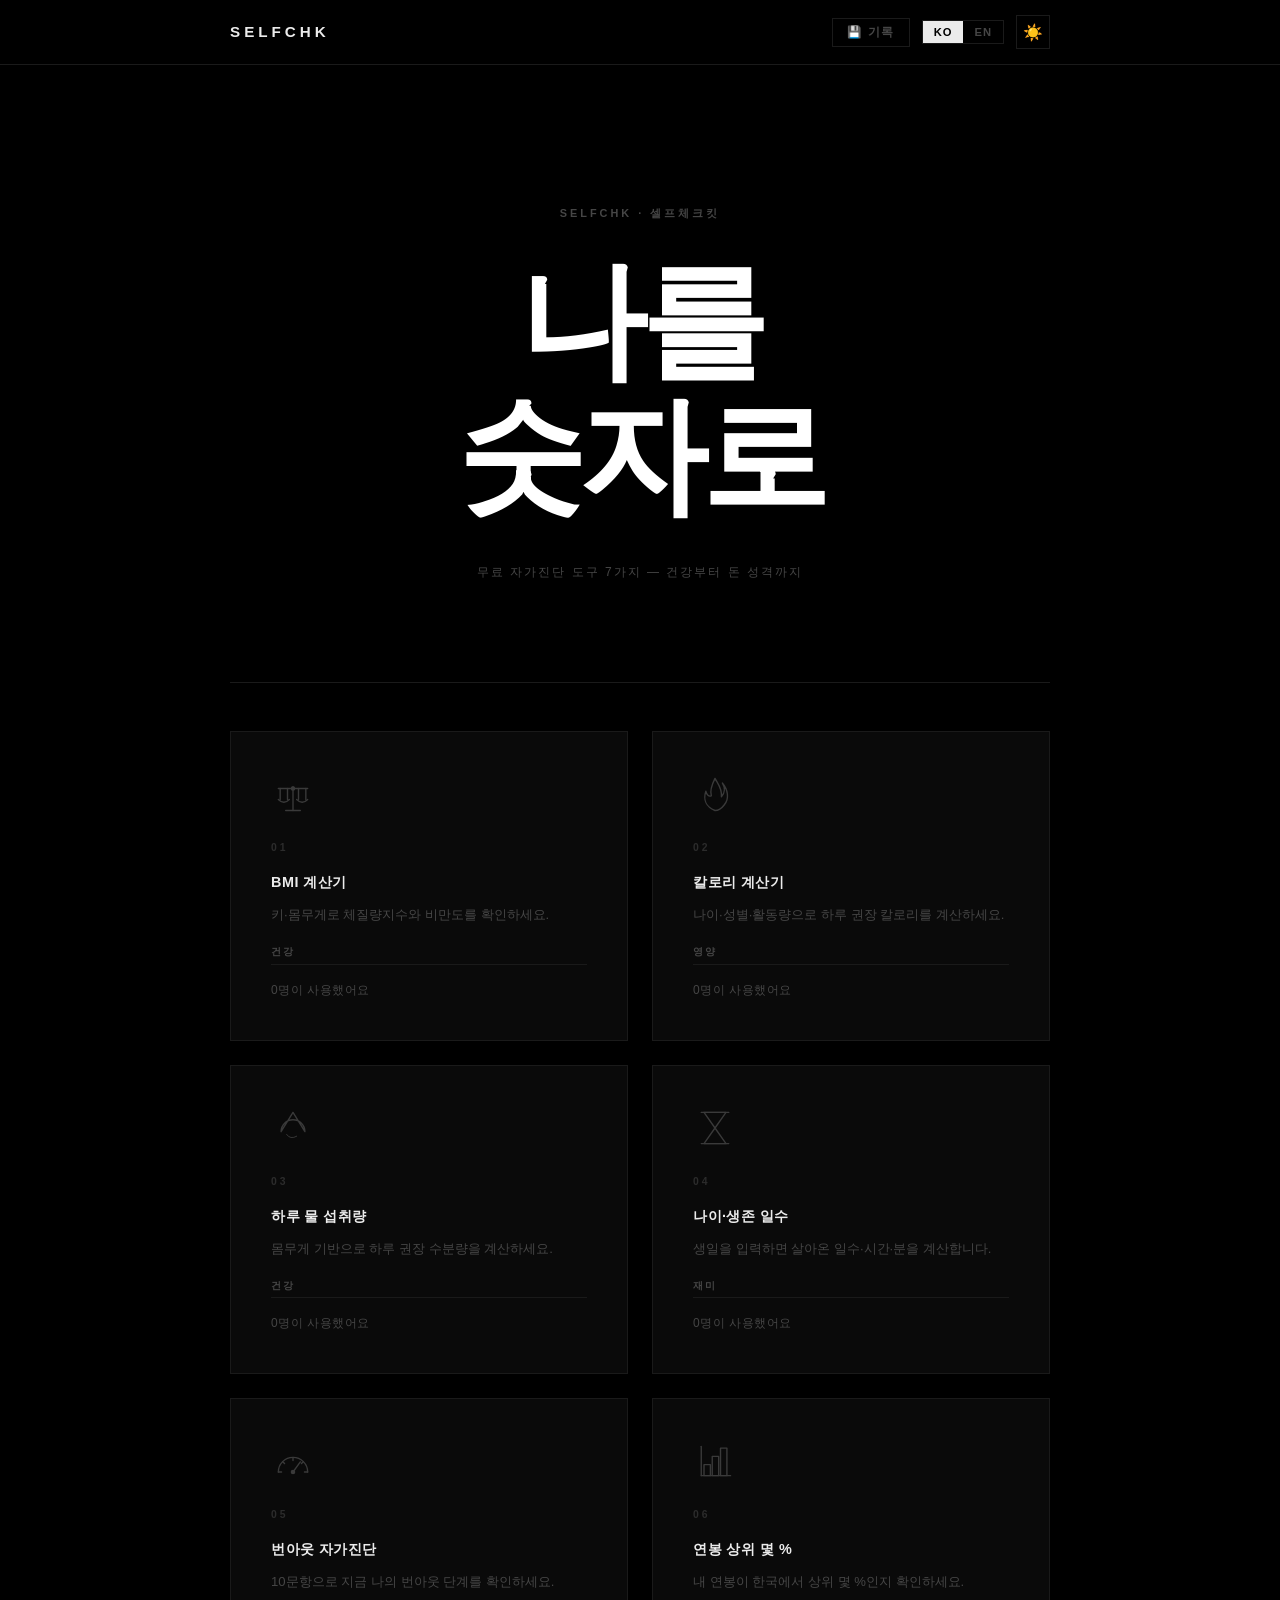
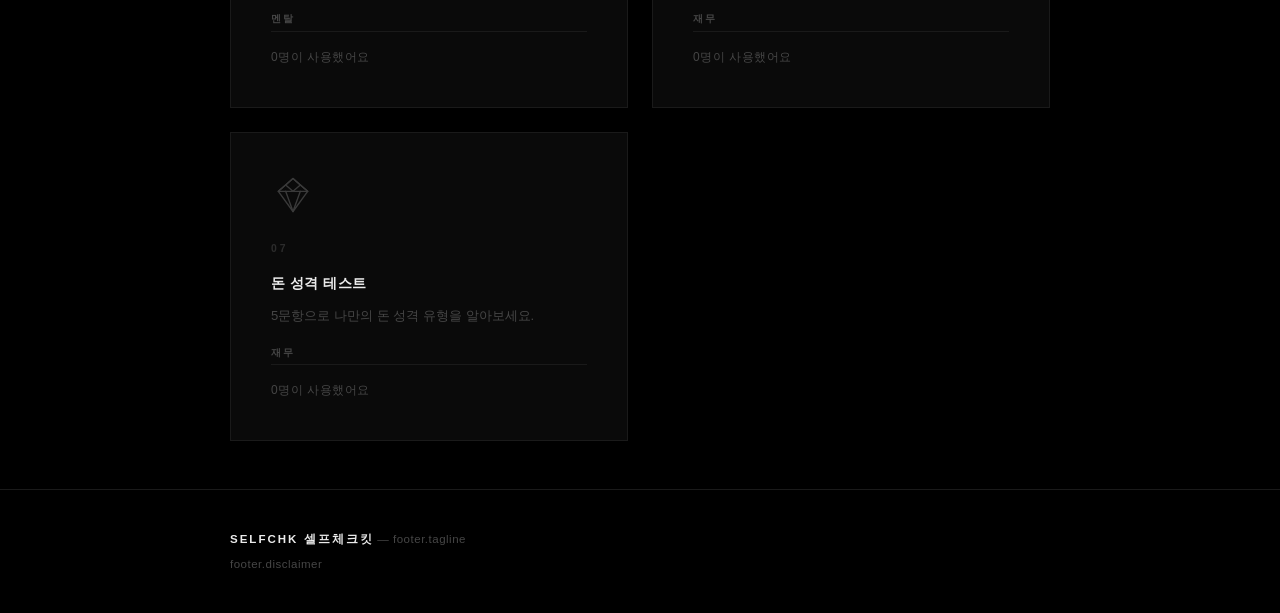
==== commit dcfb18db: "Add precision line-art SVG icons to all 7 tool cards Icons designed as engineering/scientific instru" ====
--- a/index.html
+++ b/index.html
@@ -75,6 +75,20 @@
     <div class="tool-grid">
 
       <div class="tool-card" onclick="showTool('bmi')" data-reveal>
+        <div class="tool-icon-svg">
+          <svg viewBox="0 0 48 48" fill="none" stroke="currentColor" stroke-width="1.5" stroke-linecap="round" stroke-linejoin="round">
+            <line x1="24" y1="16" x2="24" y2="42"/>
+            <line x1="16" y1="42" x2="32" y2="42"/>
+            <line x1="8" y1="18" x2="40" y2="18"/>
+            <circle cx="24" cy="18" r="2.5" fill="currentColor" stroke="none"/>
+            <line x1="10" y1="18" x2="10" y2="30"/>
+            <line x1="18" y1="18" x2="18" y2="30"/>
+            <path d="M8 30 Q14 36 20 30"/>
+            <line x1="30" y1="18" x2="30" y2="30"/>
+            <line x1="38" y1="18" x2="38" y2="30"/>
+            <path d="M28 30 Q34 36 40 30"/>
+          </svg>
+        </div>
         <div class="tool-number">01</div>
         <h2 data-i18n="tool.bmi.name">BMI 계산기</h2>
         <p data-i18n="tool.bmi.desc">키·몸무게로 체질량지수와 비만도를 확인하세요.</p>
@@ -83,6 +97,11 @@
       </div>
 
       <div class="tool-card" onclick="showTool('calorie')" data-reveal>
+        <div class="tool-icon-svg">
+          <svg viewBox="0 0 48 48" fill="none" stroke="currentColor" stroke-width="1.5" stroke-linecap="round" stroke-linejoin="round">
+            <path d="M24 42 C14 38 11 30 14 21 C15 25 17 27 20 26 C18 20 21 13 24 7 C27 13 32 18 31 27 C35 23 35 17 32 12 C38 19 40 29 34 36 C31 40 28 42 24 42Z"/>
+          </svg>
+        </div>
         <div class="tool-number">02</div>
         <h2 data-i18n="tool.calorie.name">칼로리 계산기</h2>
         <p data-i18n="tool.calorie.desc">나이·성별·활동량으로 하루 권장 칼로리를 계산하세요.</p>
@@ -91,6 +110,12 @@
       </div>
 
       <div class="tool-card" onclick="showTool('water')" data-reveal>
+        <div class="tool-icon-svg">
+          <svg viewBox="0 0 48 48" fill="none" stroke="currentColor" stroke-width="1.5" stroke-linecap="round" stroke-linejoin="round">
+            <path d="M24 7 L11 28 A13 13 0 0 1 37 28 Z"/>
+            <path d="M17 31 Q21 37 28 33" stroke-width="1"/>
+          </svg>
+        </div>
         <div class="tool-number">03</div>
         <h2 data-i18n="tool.water.name">하루 물 섭취량</h2>
         <p data-i18n="tool.water.desc">몸무게 기반으로 하루 권장 수분량을 계산하세요.</p>
@@ -99,6 +124,13 @@
       </div>
 
       <div class="tool-card" onclick="showTool('age')" data-reveal>
+        <div class="tool-icon-svg">
+          <svg viewBox="0 0 48 48" fill="none" stroke="currentColor" stroke-width="1.5" stroke-linecap="round" stroke-linejoin="round">
+            <line x1="9" y1="7" x2="39" y2="7"/>
+            <line x1="9" y1="41" x2="39" y2="41"/>
+            <path d="M12 7 L36 7 L24 24 L36 41 L12 41 L24 24 Z"/>
+          </svg>
+        </div>
         <div class="tool-number">04</div>
         <h2 data-i18n="tool.age.name">나이·생존 일수</h2>
         <p data-i18n="tool.age.desc">생일을 입력하면 살아온 일수·시간·분을 계산합니다.</p>
@@ -107,6 +139,18 @@
       </div>
 
       <div class="tool-card" onclick="showTool('burnout')" data-reveal>
+        <div class="tool-icon-svg">
+          <svg viewBox="0 0 48 48" fill="none" stroke="currentColor" stroke-width="1.5" stroke-linecap="round" stroke-linejoin="round">
+            <path d="M8 36 A16 16 0 0 1 40 36"/>
+            <line x1="8" y1="36" x2="11.5" y2="36"/>
+            <line x1="24" y1="20" x2="24" y2="23.5"/>
+            <line x1="40" y1="36" x2="36.5" y2="36"/>
+            <line x1="12.7" y1="24.7" x2="14.8" y2="26.8"/>
+            <line x1="35.3" y1="24.7" x2="33.2" y2="26.8"/>
+            <line x1="24" y1="36" x2="32" y2="25"/>
+            <circle cx="24" cy="36" r="2.5" fill="currentColor" stroke="none"/>
+          </svg>
+        </div>
         <div class="tool-number">05</div>
         <h2 data-i18n="tool.burnout.name">번아웃 자가진단</h2>
         <p data-i18n="tool.burnout.desc">10문항으로 지금 나의 번아웃 단계를 확인하세요.</p>
@@ -115,6 +159,15 @@
       </div>
 
       <div class="tool-card" onclick="showTool('salary')" data-reveal>
+        <div class="tool-icon-svg">
+          <svg viewBox="0 0 48 48" fill="none" stroke="currentColor" stroke-width="1.5" stroke-linecap="round" stroke-linejoin="round">
+            <line x1="9" y1="8" x2="9" y2="40"/>
+            <line x1="9" y1="40" x2="41" y2="40"/>
+            <rect x="12" y="28" width="7" height="12"/>
+            <rect x="21" y="19" width="7" height="21"/>
+            <rect x="30" y="10" width="7" height="30"/>
+          </svg>
+        </div>
         <div class="tool-number">06</div>
         <h2 data-i18n="tool.salary.name">연봉 상위 몇 %</h2>
         <p data-i18n="tool.salary.desc">내 연봉이 한국에서 상위 몇 %인지 확인하세요.</p>
@@ -123,6 +176,17 @@
       </div>
 
       <div class="tool-card" onclick="showTool('money')" data-reveal>
+        <div class="tool-icon-svg">
+          <svg viewBox="0 0 48 48" fill="none" stroke="currentColor" stroke-width="1.5" stroke-linecap="round" stroke-linejoin="round">
+            <polygon points="24,6 40,20 24,42 8,20"/>
+            <polyline points="8,20 16,13 24,6 32,13 40,20"/>
+            <line x1="8" y1="20" x2="40" y2="20"/>
+            <line x1="16" y1="13" x2="24" y2="20"/>
+            <line x1="32" y1="13" x2="24" y2="20"/>
+            <line x1="16" y1="20" x2="24" y2="42"/>
+            <line x1="32" y1="20" x2="24" y2="42"/>
+          </svg>
+        </div>
         <div class="tool-number">07</div>
         <h2 data-i18n="tool.money.name">돈 성격 테스트</h2>
         <p data-i18n="tool.money.desc">5문항으로 나만의 돈 성격 유형을 알아보세요.</p>
--- a/style.css
+++ b/style.css
@@ -220,27 +220,31 @@
 .tool-grid {
   display: grid;
   grid-template-columns: repeat(auto-fill, minmax(260px, 1fr));
-  gap: 1px;
-  background: var(--border);
-  border: 1px solid var(--border);
+  gap: 24px;
+  background: transparent;
+  border: none;
   margin-bottom: 0;
+  padding: 48px 0;
 }
 .tool-card {
-  background: var(--bg);
+  background: #FFFFFF;
   border: none; border-radius: 0;
-  padding: 40px 32px;
+  padding: 40px;
   cursor: pointer;
-  transition: background 0.2s;
+  display: flex; flex-direction: column;
+  box-shadow: 0 4px 24px rgba(0,0,0,0.08);
+  transition: transform 0.3s ease, box-shadow 0.3s ease;
   position: relative; overflow: hidden;
 }
 .tool-card::before { display: none; }
-.tool-card:hover { background: var(--card-bg); transform: none; box-shadow: none; }
-[data-theme="dark"] .tool-card:hover { background: #0D0D0D; border-color: transparent; box-shadow: none; }
+.tool-card:hover { background: #FFFFFF; transform: translateY(-6px); box-shadow: 0 12px 40px rgba(0,0,0,0.13); }
+[data-theme="dark"] .tool-card { background: var(--card-bg); box-shadow: none; border: 1px solid var(--border); }
+[data-theme="dark"] .tool-card:hover { background: #0D0D0D; transform: translateY(-6px); box-shadow: none; border-color: #2a2a2a; }
 .tool-card h2 {
   font-size: 0.9rem; font-weight: 800; margin-bottom: 10px;
   letter-spacing: 0.5px; text-transform: uppercase;
 }
-.tool-card p { font-size: 0.82rem; color: var(--text-muted); line-height: 1.6; margin-bottom: 16px; }
+.tool-card p { font-size: 0.82rem; color: var(--text-muted); line-height: 1.6; margin-bottom: 16px; flex: 1; }
 .tool-tag {
   display: inline-block; background: transparent; color: var(--text-muted);
   font-size: 0.65rem; font-weight: 700; padding: 3px 0;
@@ -248,7 +252,7 @@
   border-bottom: 1px solid var(--border);
 }
 .tool-usage {
-  font-size: 0.68rem; color: var(--text-muted); margin-top: 10px;
+  font-size: 12px; color: var(--text-muted); margin-top: auto; padding-top: 16px;
   font-weight: 500; letter-spacing: 0.5px;
 }
 
@@ -499,7 +503,7 @@
 
 /* ─── 히어로 (리디자인) ─── */
 .hero {
-  text-align: left; padding: 140px 0 100px;
+  text-align: center; padding: 140px 0 100px;
   border-bottom: 1px solid var(--border); margin-bottom: 0;
 }
 .hero-eyebrow {
@@ -508,7 +512,7 @@
 }
 .hero h1 {
   font-size: 8rem; font-weight: 900; letter-spacing: -6px;
-  line-height: 0.92; margin-bottom: 40px; text-transform: uppercase;
+  line-height: 1.05; margin-bottom: 40px; text-transform: uppercase;
   white-space: pre-line;
 }
 [data-theme="dark"] .hero h1 { color: #FFFFFF; }
@@ -517,36 +521,54 @@
   letter-spacing: 2px; text-transform: uppercase;
 }
 
+/* ─── 툴 카드 아이콘 ─── */
+.tool-icon-svg {
+  width: 44px; height: 44px; margin-bottom: 24px; display: block;
+  color: #AAAAAA;
+  transition: color 0.3s ease;
+}
+.tool-icon-svg svg { width: 100%; height: 100%; display: block; }
+.tool-card:hover .tool-icon-svg { color: #333333; }
+[data-theme="dark"] .tool-card .tool-icon-svg { color: #3A3A3A; }
+[data-theme="dark"] .tool-card:hover .tool-icon-svg { color: var(--primary); }
+
 /* ─── 툴 카드 번호 ─── */
 .tool-number {
-  font-size: 0.65rem; font-weight: 700; color: var(--text-muted);
-  letter-spacing: 3px; margin-bottom: 24px; font-variant-numeric: tabular-nums;
-}
+  font-size: 0.65rem; font-weight: 700; color: #CCCCCC;
+  letter-spacing: 3px; margin-bottom: 14px; font-variant-numeric: tabular-nums;
+}
+[data-theme="dark"] .tool-number { color: #2C2C2C; }
 
 /* ─── 스크롤 리빌 ─── */
 [data-reveal] {
   opacity: 0;
   transform: translateY(28px);
-  transition: opacity 0.75s ease, transform 0.75s ease;
+  transition: opacity 1.5s ease, transform 1.5s ease;
 }
 [data-reveal].revealed {
   opacity: 1;
   transform: translateY(0);
 }
-.tool-card[data-reveal]:nth-child(1) { transition-delay: 0s; }
-.tool-card[data-reveal]:nth-child(2) { transition-delay: 0.07s; }
-.tool-card[data-reveal]:nth-child(3) { transition-delay: 0.14s; }
-.tool-card[data-reveal]:nth-child(4) { transition-delay: 0.21s; }
-.tool-card[data-reveal]:nth-child(5) { transition-delay: 0.28s; }
-.tool-card[data-reveal]:nth-child(6) { transition-delay: 0.35s; }
-.tool-card[data-reveal]:nth-child(7) { transition-delay: 0.42s; }
+.tool-card[data-reveal] {
+  transition: opacity 0.8s ease, transform 0.8s ease;
+}
+/* 리빌 전에만 stagger delay 적용 (hover 시 delay 방지) */
+.tool-card[data-reveal]:not(.revealed):nth-child(1) { transition-delay: 0s; }
+.tool-card[data-reveal]:not(.revealed):nth-child(2) { transition-delay: 0.1s; }
+.tool-card[data-reveal]:not(.revealed):nth-child(3) { transition-delay: 0.2s; }
+.tool-card[data-reveal]:not(.revealed):nth-child(4) { transition-delay: 0.3s; }
+.tool-card[data-reveal]:not(.revealed):nth-child(5) { transition-delay: 0.4s; }
+.tool-card[data-reveal]:not(.revealed):nth-child(6) { transition-delay: 0.5s; }
+.tool-card[data-reveal]:not(.revealed):nth-child(7) { transition-delay: 0.6s; }
+.tool-card[data-reveal].revealed { transition-delay: 0s; transform: translateY(0); }
+.tool-card[data-reveal].revealed:hover { transform: translateY(-6px); }
 
 /* ─── 반응형 ─── */
 @media (max-width: 640px) {
   .container { padding: 0 24px; }
   .hero { padding: 80px 0 60px; }
   .hero h1 { font-size: 4.2rem; letter-spacing: -3px; }
-  .tool-grid { grid-template-columns: 1fr; }
+  .tool-grid { grid-template-columns: 1fr; padding: 32px 0; }
   .card, .result-card { padding: 40px 0; }
   .calorie-goals { grid-template-columns: 1fr; }
   .age-stats { grid-template-columns: 1fr 1fr; }
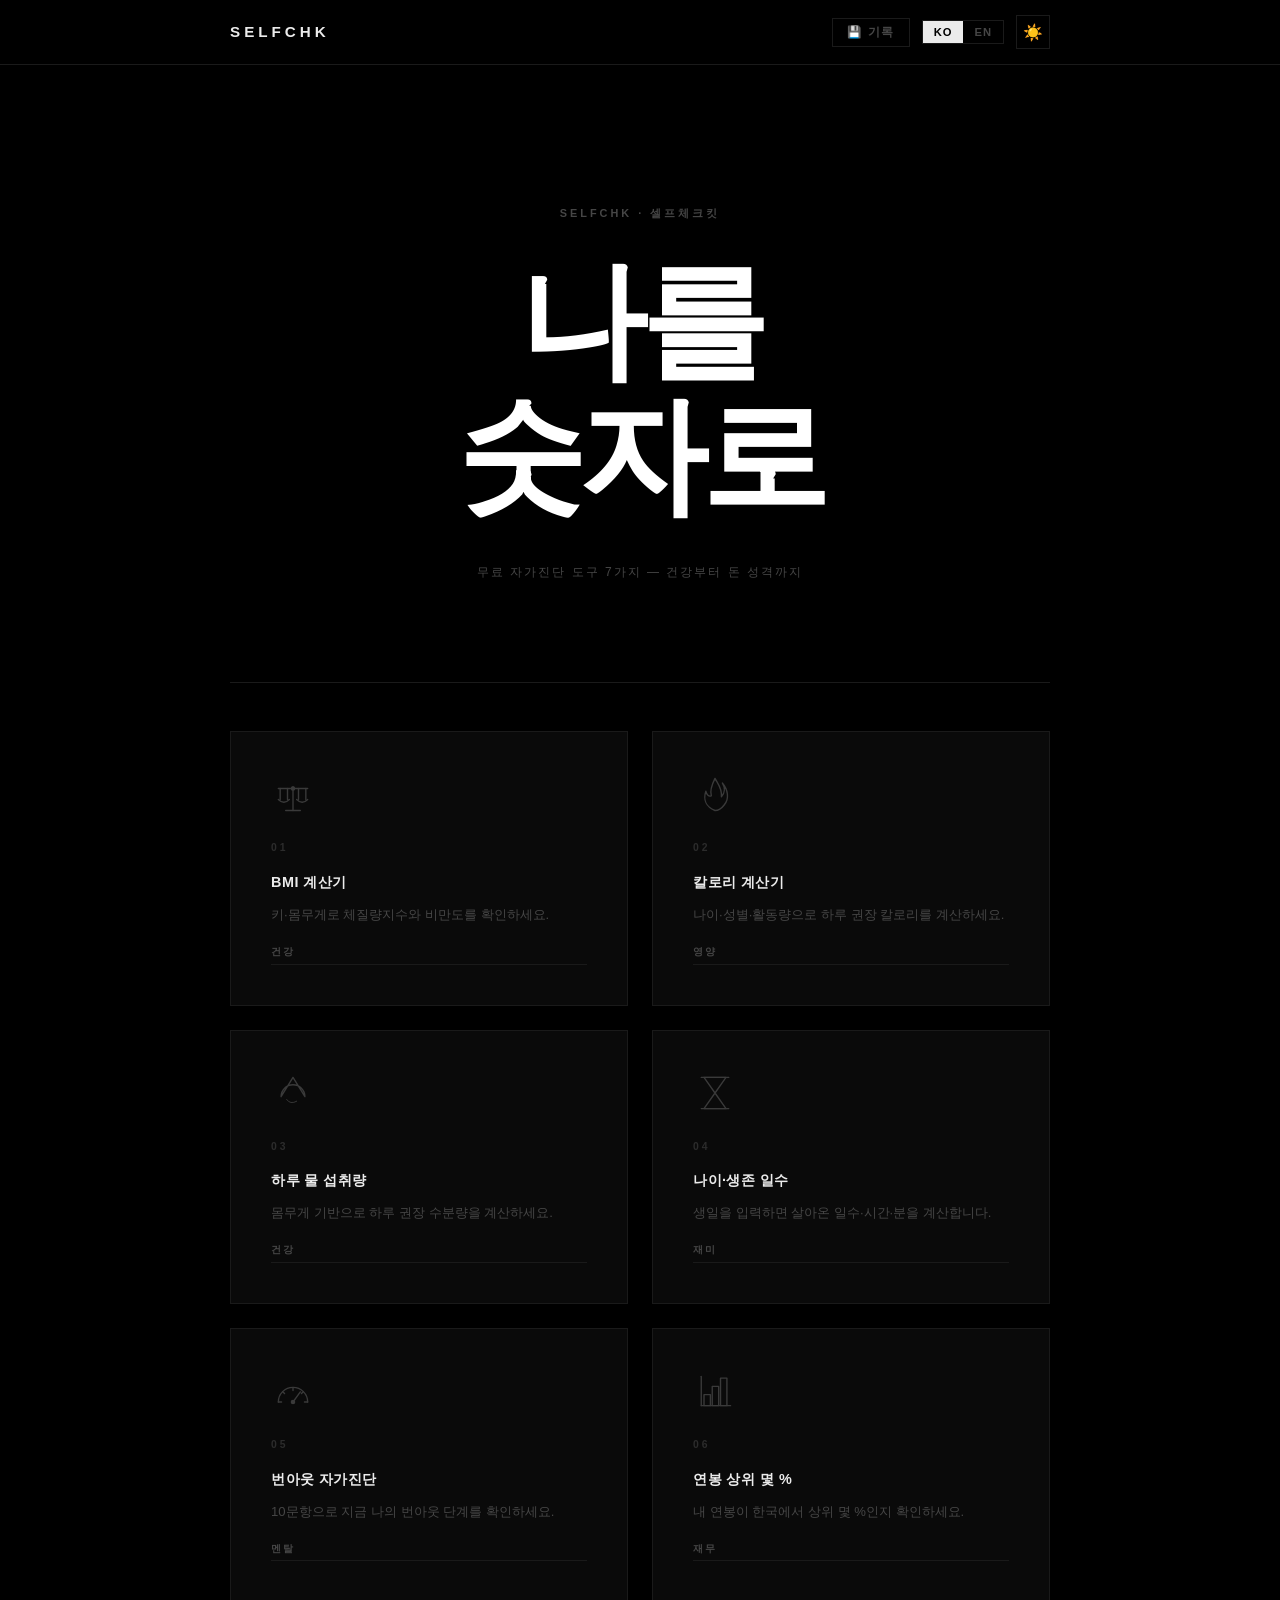
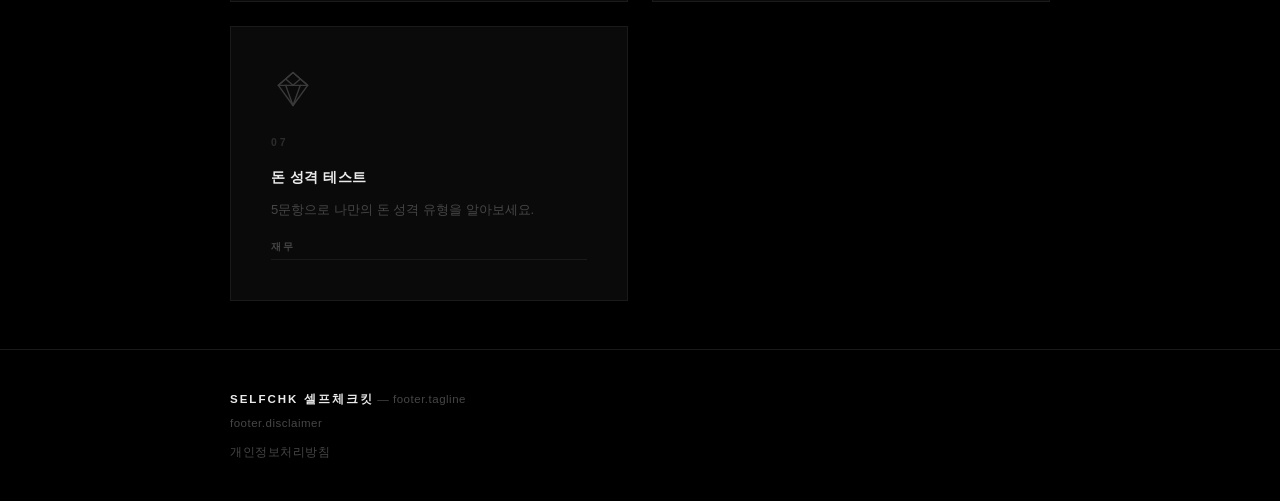
==== commit 49bac504: "Remove usage counter, add privacy policy page Co-Authored-By: Claude Sonnet 4.6 <noreply@anthropic.c" ====
--- a/index.html
+++ b/index.html
@@ -5,7 +5,12 @@
   <meta name="viewport" content="width=device-width, initial-scale=1.0" />
   <title>셀프체크킷 (SELFCHK) — 무료 자가진단 도구 모음</title>
   <meta name="description" content="BMI, 칼로리, 물 섭취량, 나이·생존일수, 번아웃, 연봉 상위%, 돈 성격 — 무료로 나를 체크해보세요.">
+  <link rel="icon" type="image/svg+xml" href="favicon.svg">
   <link href="style.css" rel="stylesheet">
+  <!-- Google AdSense -->
+  <meta name="google-adsense-account" content="ca-pub-3855392911506926">
+  <script async src="https://pagead2.googlesyndication.com/pagead/js/adsbygoogle.js?client=ca-pub-3855392911506926"
+       crossorigin="anonymous"></script>
 </head>
 <body>
 
@@ -93,7 +98,6 @@
         <h2 data-i18n="tool.bmi.name">BMI 계산기</h2>
         <p data-i18n="tool.bmi.desc">키·몸무게로 체질량지수와 비만도를 확인하세요.</p>
         <span class="tool-tag" data-i18n="tag.health">건강</span>
-        <div class="tool-usage" id="usage-bmi"></div>
       </div>
 
       <div class="tool-card" onclick="showTool('calorie')" data-reveal>
@@ -106,7 +110,6 @@
         <h2 data-i18n="tool.calorie.name">칼로리 계산기</h2>
         <p data-i18n="tool.calorie.desc">나이·성별·활동량으로 하루 권장 칼로리를 계산하세요.</p>
         <span class="tool-tag" data-i18n="tag.nutrition">영양</span>
-        <div class="tool-usage" id="usage-calorie"></div>
       </div>
 
       <div class="tool-card" onclick="showTool('water')" data-reveal>
@@ -120,7 +123,6 @@
         <h2 data-i18n="tool.water.name">하루 물 섭취량</h2>
         <p data-i18n="tool.water.desc">몸무게 기반으로 하루 권장 수분량을 계산하세요.</p>
         <span class="tool-tag" data-i18n="tag.health">건강</span>
-        <div class="tool-usage" id="usage-water"></div>
       </div>
 
       <div class="tool-card" onclick="showTool('age')" data-reveal>
@@ -135,7 +137,6 @@
         <h2 data-i18n="tool.age.name">나이·생존 일수</h2>
         <p data-i18n="tool.age.desc">생일을 입력하면 살아온 일수·시간·분을 계산합니다.</p>
         <span class="tool-tag" data-i18n="tag.fun">재미</span>
-        <div class="tool-usage" id="usage-age"></div>
       </div>
 
       <div class="tool-card" onclick="showTool('burnout')" data-reveal>
@@ -155,7 +156,6 @@
         <h2 data-i18n="tool.burnout.name">번아웃 자가진단</h2>
         <p data-i18n="tool.burnout.desc">10문항으로 지금 나의 번아웃 단계를 확인하세요.</p>
         <span class="tool-tag" data-i18n="tag.mental">멘탈</span>
-        <div class="tool-usage" id="usage-burnout"></div>
       </div>
 
       <div class="tool-card" onclick="showTool('salary')" data-reveal>
@@ -172,7 +172,6 @@
         <h2 data-i18n="tool.salary.name">연봉 상위 몇 %</h2>
         <p data-i18n="tool.salary.desc">내 연봉이 한국에서 상위 몇 %인지 확인하세요.</p>
         <span class="tool-tag" data-i18n="tag.finance">재무</span>
-        <div class="tool-usage" id="usage-salary"></div>
       </div>
 
       <div class="tool-card" onclick="showTool('money')" data-reveal>
@@ -191,7 +190,6 @@
         <h2 data-i18n="tool.money.name">돈 성격 테스트</h2>
         <p data-i18n="tool.money.desc">5문항으로 나만의 돈 성격 유형을 알아보세요.</p>
         <span class="tool-tag" data-i18n="tag.finance">재무</span>
-        <div class="tool-usage" id="usage-money"></div>
       </div>
 
     </div>
@@ -455,6 +453,7 @@
     <div class="container">
       <p><strong>SELFCHK 셀프체크킷</strong> — <span data-i18n="footer.tagline">무료 자가진단 도구 모음</span></p>
       <p class="footer-note" data-i18n="footer.disclaimer">본 사이트의 결과는 참고용이며 의학적·재무적 진단을 대체하지 않습니다.</p>
+      <p class="footer-note" style="margin-top:10px !important;"><a href="/privacy.html" style="color:var(--text-muted);text-decoration:none;" onmouseover="this.style.textDecoration='underline'" onmouseout="this.style.textDecoration='none'">개인정보처리방침</a></p>
     </div>
   </footer>
 
--- a/style.css
+++ b/style.css
@@ -251,10 +251,6 @@
   border-radius: 0; letter-spacing: 2px; text-transform: uppercase;
   border-bottom: 1px solid var(--border);
 }
-.tool-usage {
-  font-size: 12px; color: var(--text-muted); margin-top: auto; padding-top: 16px;
-  font-weight: 500; letter-spacing: 0.5px;
-}
 
 /* ─── 툴 섹션 ─── */
 .tool-section { padding: 64px 0 100px; flex: 1; }
@@ -296,9 +292,22 @@
 [data-theme="dark"] .form-group input:focus,
 [data-theme="dark"] .form-group select:focus { border-bottom-color: var(--primary); }
 .form-group select option { background: var(--bg); color: var(--text); }
-.radio-group { display: flex; gap: 24px; }
-.radio-label { display: flex; align-items: center; gap: 8px; font-size: 0.9rem; cursor: pointer; }
-.radio-label input[type="radio"] { accent-color: var(--text); width: 16px; height: 16px; }
+.radio-group {
+  display: flex; border: 1px solid var(--border);
+  width: fit-content; overflow: hidden;
+}
+.radio-label {
+  display: flex; align-items: center; justify-content: center;
+  padding: 10px 28px; cursor: pointer; user-select: none;
+  font-size: 0.72rem; font-weight: 700; letter-spacing: 1.5px; text-transform: uppercase;
+  color: var(--text-muted); background: transparent;
+  transition: background 0.2s, color 0.2s; position: relative;
+}
+.radio-label:not(:last-child) { border-right: 1px solid var(--border); }
+.radio-label input[type="radio"] { display: none; }
+.radio-label:has(input:checked) {
+  background: var(--text); color: var(--bg);
+}
 
 /* ─── 버튼 ─── */
 .btn-primary {
